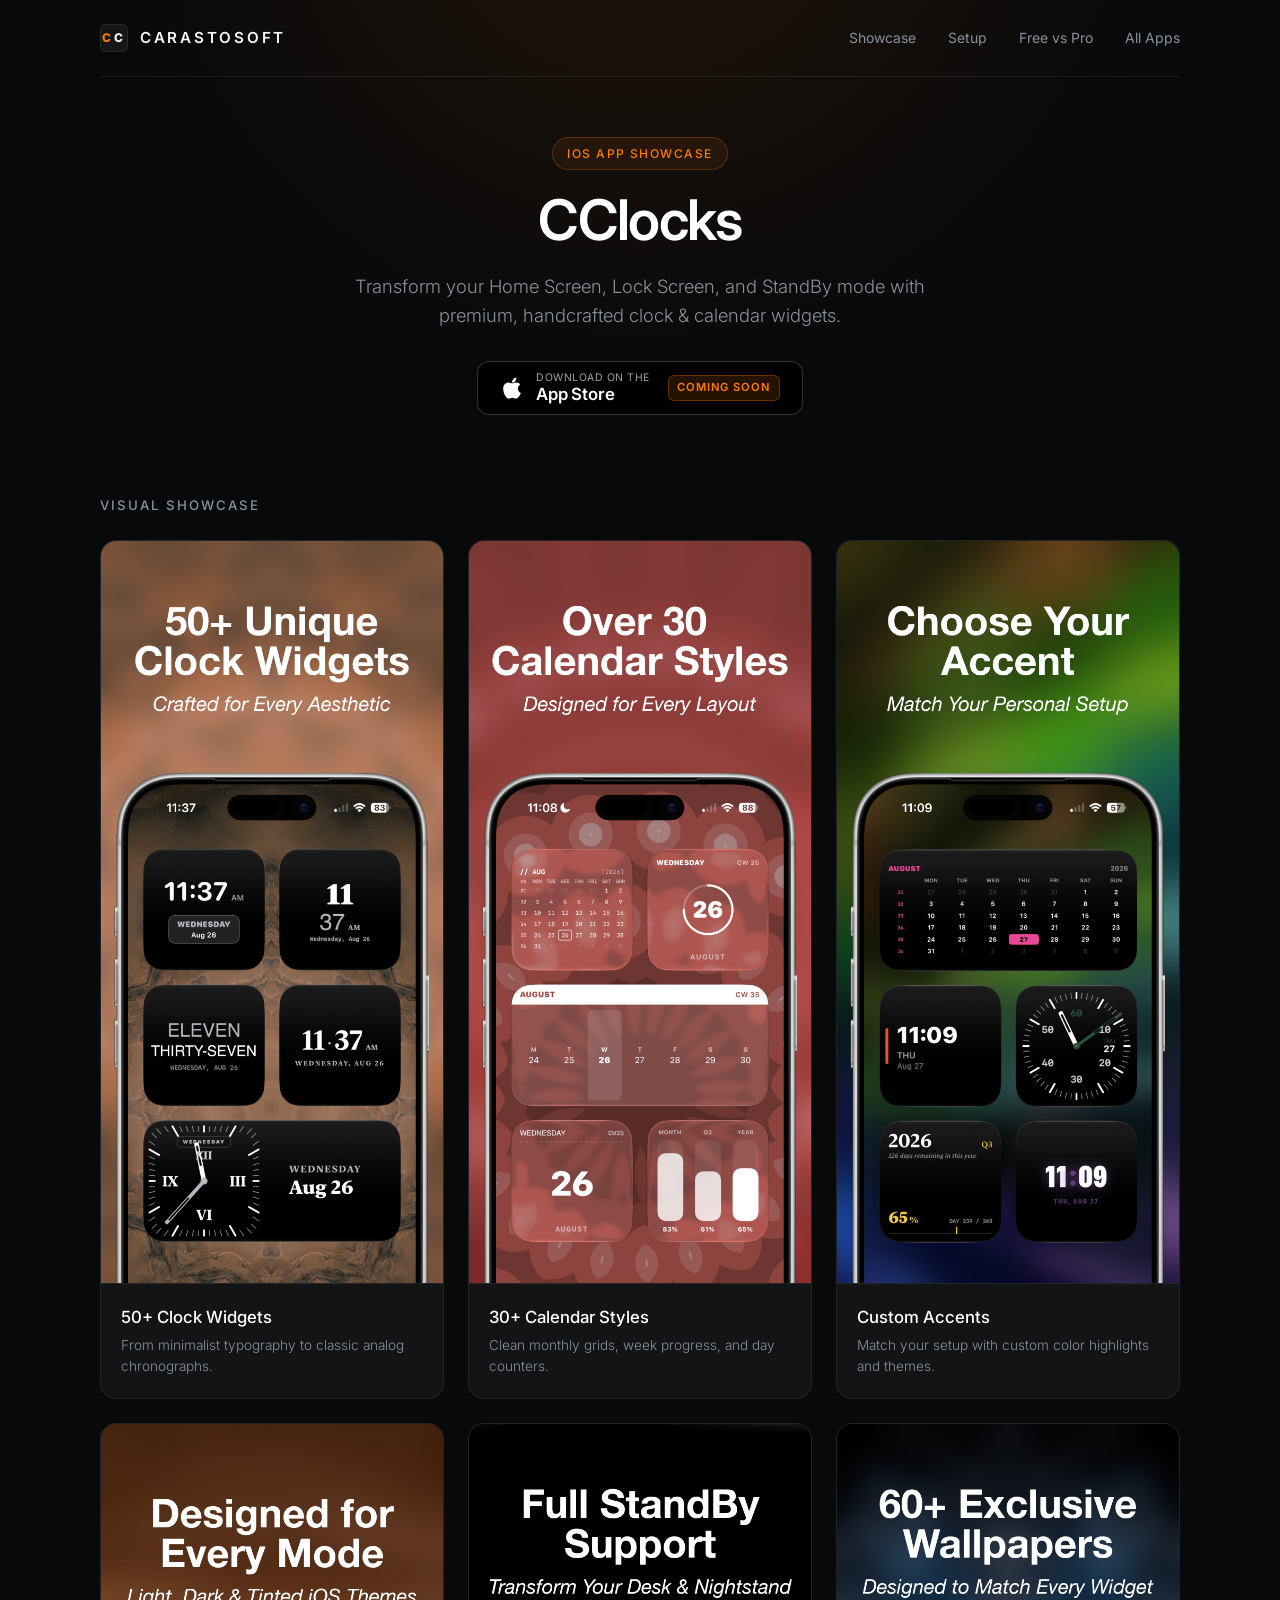
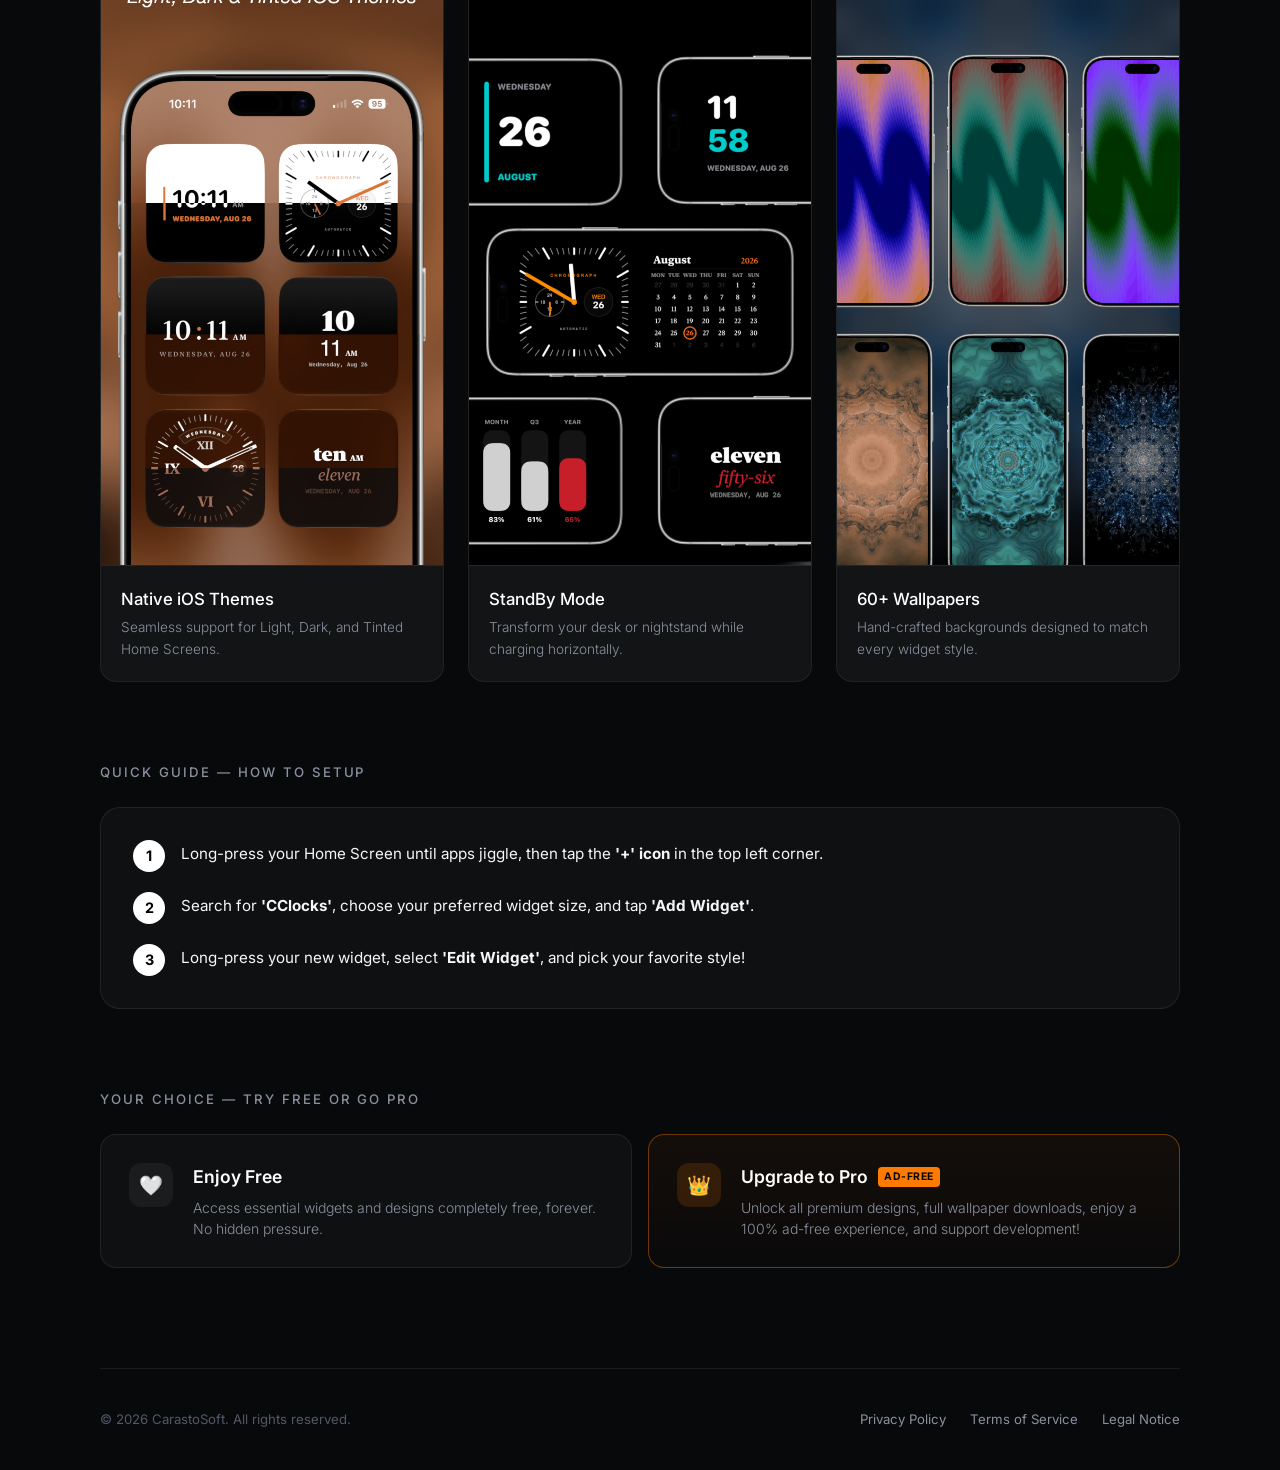
==== cclocks/index.html @ a5783444 "Update index.html weitere anpassungen" ====
<!DOCTYPE html>
<html lang="en">
<head>
  <meta charset="UTF-8">
  <meta name="viewport" content="width=device-width, initial-scale=1.0">
  <title>CClocks — Premium iOS Clock & Calendar Widgets</title>
  
  <!-- Minimalist CClocks Favicon -->
  <link rel="icon" type="image/svg+xml" href="data:image/svg+xml,<svg xmlns='http://www.w3.org/2000/svg' viewBox='0 0 16 16' shape-rendering='crispEdges'><path fill='%2308090b' d='M0 0h16v16H0z'/><path fill='%23FF7A00' d='M3 3h5v2H5v6h3v2H3zm6 0h5v2h-3v6h3v2H9z'/></svg>">

  <!-- Premium Typography -->
  <link rel="preconnect" href="https://fonts.googleapis.com">
  <link rel="preconnect" href="https://fonts.gstatic.com" crossorigin>
  <link href="https://fonts.googleapis.com/css2?family=Inter:wght@300;400;500;600;700&display=swap" rel="stylesheet">

  <style>
    :root {
      --bg-color: #08090b;
      --surface-card: rgba(255, 255, 255, 0.03);
      --surface-card-hover: rgba(255, 255, 255, 0.05);
      --border-color: rgba(255, 255, 255, 0.08);
      --border-hover: rgba(255, 255, 255, 0.2);
      --text-primary: #f5f6f8;
      --text-secondary: #8a919e;
      --text-tertiary: #525866;
      --accent: #FF7A00;
    }

    * {
      box-sizing: border-box;
      margin: 0;
      padding: 0;
    }

    body {
      background-color: var(--bg-color);
      color: var(--text-primary);
      font-family: 'Inter', -apple-system, BlinkMacSystemFont, sans-serif;
      min-height: 100vh;
      display: flex;
      flex-direction: column;
      align-items: center;
      line-height: 1.6;
      -webkit-font-smoothing: antialiased;
      padding: 0 20px;
    }

    /* Ambient Glow Background */
    body::before {
      content: '';
      position: absolute;
      top: -150px;
      left: 50%;
      transform: translateX(-50%);
      width: 100%;
      max-width: 1000px;
      height: 600px;
      background: radial-gradient(circle at 50% 0%, rgba(255, 122, 0, 0.1), transparent 70%);
      pointer-events: none;
      z-index: -1;
    }

    /* Header & Navigation */
    header {
      width: 100%;
      max-width: 1080px;
      padding: 24px 0;
      display: flex;
      justify-content: space-between;
      align-items: center;
      border-bottom: 1px solid var(--border-color);
      position: relative;
    }

    .brand {
      font-weight: 600;
      font-size: 0.95rem;
      letter-spacing: 0.18em;
      text-transform: uppercase;
      color: var(--text-primary);
      text-decoration: none;
      display: flex;
      align-items: center;
      gap: 12px;
      z-index: 10;
    }

    .brand-logo {
      width: 28px;
      height: 28px;
      background: #161618;
      border: 1px solid var(--border-color);
      border-radius: 6px;
      display: flex;
      align-items: center;
      justify-content: center;
      font-size: 0.75rem;
      font-weight: 800;
      color: var(--text-primary);
    }

    .brand-logo span {
      color: var(--accent);
    }

    /* Mobile Menu Toggle (Checkbox Hack) */
    .menu-btn {
      display: none;
    }

    .menu-icon {
      display: none;
      flex-direction: column;
      justify-content: space-between;
      width: 24px;
      height: 18px;
      cursor: pointer;
      z-index: 10;
    }

    .menu-icon span {
      display: block;
      height: 2px;
      width: 100%;
      background-color: var(--text-primary);
      border-radius: 2px;
      transition: all 0.3s ease;
    }

    nav {
      display: flex;
      gap: 32px;
    }

    nav a {
      color: var(--text-secondary);
      text-decoration: none;
      font-size: 0.875rem;
      font-weight: 400;
      transition: color 0.25s ease;
    }

    nav a:hover {
      color: var(--text-primary);
    }

    /* Responsive Mobile Navigation */
    @media (max-width: 768px) {
      .menu-icon {
        display: flex;
      }

      nav {
        display: none;
        position: absolute;
        top: 100%;
        left: 0;
        right: 0;
        background: #0d0f12;
        border: 1px solid var(--border-color);
        border-radius: 12px;
        padding: 20px;
        margin-top: 10px;
        flex-direction: column;
        gap: 16px;
        z-index: 100;
        box-shadow: 0 10px 30px rgba(0,0,0,0.8);
      }

      nav a {
        font-size: 1rem;
        padding: 8px 0;
      }

      .menu-btn:checked ~ nav {
        display: flex;
      }

      .menu-btn:checked ~ .menu-icon span:nth-child(1) {
        transform: translateY(8px) rotate(45deg);
      }
      .menu-btn:checked ~ .menu-icon span:nth-child(2) {
        opacity: 0;
      }
      .menu-btn:checked ~ .menu-icon span:nth-child(3) {
        transform: translateY(-8px) rotate(-45deg);
      }
    }

    /* Container */
    .container {
      width: 100%;
      max-width: 1080px;
      display: flex;
      flex-direction: column;
      gap: 80px;
      padding: 60px 0 100px 0;
    }

    /* Hero Section */
    .hero {
      display: flex;
      flex-direction: column;
      align-items: center;
      text-align: center;
      gap: 20px;
      max-width: 800px;
      margin: 0 auto;
    }

    .hero-badge {
      display: inline-flex;
      align-items: center;
      gap: 8px;
      padding: 6px 14px;
      background: rgba(255, 122, 0, 0.08);
      border: 1px solid rgba(255, 122, 0, 0.25);
      border-radius: 100px;
      font-size: 0.75rem;
      letter-spacing: 0.12em;
      text-transform: uppercase;
      color: var(--accent);
      font-weight: 500;
    }

    .hero h1 {
      font-size: 3.5rem;
      font-weight: 600;
      line-height: 1.1;
      letter-spacing: -0.03em;
      color: #ffffff;
    }

    @media (max-width: 600px) {
      .hero h1 {
        font-size: 2.5rem;
      }
    }

    .hero p {
      font-size: 1.15rem;
      color: var(--text-secondary);
      font-weight: 300;
      max-width: 620px;
      line-height: 1.6;
    }

    /* App Store Button Container */
    .appstore-wrapper {
      margin-top: 10px;
      display: flex;
      flex-direction: column;
      align-items: center;
      gap: 8px;
    }

    .appstore-badge-btn {
      display: inline-flex;
      align-items: center;
      gap: 12px;
      background: #000000;
      color: #ffffff;
      padding: 10px 22px;
      border-radius: 12px;
      border: 1px solid rgba(255, 255, 255, 0.2);
      text-decoration: none;
      transition: all 0.25s ease;
      cursor: default;
    }

    .appstore-badge-btn:hover {
      border-color: var(--accent);
      box-shadow: 0 0 20px rgba(255, 122, 0, 0.15);
    }

    .appstore-badge-btn svg {
      width: 24px;
      height: 24px;
      fill: currentColor;
    }

    .appstore-text {
      display: flex;
      flex-direction: column;
      align-items: flex-start;
      text-align: left;
      line-height: 1.2;
    }

    .appstore-text .sub {
      font-size: 0.65rem;
      text-transform: uppercase;
      letter-spacing: 0.05em;
      color: #a1a1a6;
    }

    .appstore-text .main {
      font-size: 1.05rem;
      font-weight: 600;
      letter-spacing: -0.01em;
    }

    .coming-soon-pill {
      font-size: 0.7rem;
      font-weight: 600;
      letter-spacing: 0.08em;
      text-transform: uppercase;
      background: rgba(255, 122, 0, 0.15);
      color: var(--accent);
      border: 1px solid rgba(255, 122, 0, 0.3);
      padding: 3px 8px;
      border-radius: 6px;
      margin-left: 6px;
    }

    /* Section Typography */
    .section-header {
      margin-bottom: 24px;
      display: flex;
      justify-content: space-between;
      align-items: flex-end;
    }

    .section-title {
      font-size: 0.825rem;
      letter-spacing: 0.15em;
      text-transform: uppercase;
      color: var(--text-secondary);
      font-weight: 500;
    }

    .scroll-hint {
      display: none;
      font-size: 0.75rem;
      color: var(--text-tertiary);
    }

    @media (max-width: 768px) {
      .scroll-hint {
        display: block;
      }
    }

    /* Screenshots Showcase Grid & Mobile Carousel */
    .showcase-grid {
      display: grid;
      grid-template-columns: 1fr;
      gap: 24px;
    }

    @media (min-width: 769px) {
      .showcase-grid {
        grid-template-columns: repeat(3, 1fr);
      }
    }

    /* Horizontal Scroll Layout on Mobile Devices */
    @media (max-width: 768px) {
      .showcase-grid {
        display: flex;
        overflow-x: auto;
        scroll-snap-type: x mandatory;
        gap: 16px;
        padding-bottom: 16px;
        margin: 0 -20px;
        padding-left: 20px;
        padding-right: 20px;
        -webkit-overflow-scrolling: touch;
        scrollbar-width: none; /* Hide scrollbar Firefox */
      }

      .showcase-grid::-webkit-scrollbar {
        display: none; /* Hide scrollbar Chrome/Safari */
      }

      .showcase-card {
        flex: 0 0 82%; /* Shows a peek of the next card */
        scroll-snap-align: start;
      }
    }

    .showcase-card {
      background: var(--surface-card);
      border: 1px solid var(--border-color);
      border-radius: 16px;
      overflow: hidden;
      display: flex;
      flex-direction: column;
      transition: all 0.3s cubic-bezier(0.16, 1, 0.3, 1);
    }

    .showcase-card:hover {
      border-color: var(--border-hover);
      transform: translateY(-4px);
      box-shadow: 0 12px 30px rgba(0, 0, 0, 0.5);
    }

    .showcase-img-wrapper {
      width: 100%;
      background: #000;
      position: relative;
      overflow: hidden;
    }

    .showcase-img-wrapper img {
      width: 100%;
      height: auto;
      display: block;
      transition: transform 0.5s ease;
    }

    .showcase-card:hover .showcase-img-wrapper img {
      transform: scale(1.03);
    }

    .showcase-info {
      padding: 20px;
      background: rgba(255, 255, 255, 0.015);
      border-top: 1px solid var(--border-color);
    }

    .showcase-info h3 {
      font-size: 1.05rem;
      font-weight: 500;
      color: #fff;
      margin-bottom: 4px;
    }

    .showcase-info p {
      font-size: 0.85rem;
      color: var(--text-secondary);
      font-weight: 300;
    }

    /* Quick Guide / How to Setup */
    .setup-card {
      background: var(--surface-card);
      border: 1px solid var(--border-color);
      border-radius: 20px;
      padding: 32px;
      display: flex;
      flex-direction: column;
      gap: 24px;
    }

    .setup-steps {
      display: flex;
      flex-direction: column;
      gap: 20px;
    }

    .setup-step {
      display: flex;
      align-items: flex-start;
      gap: 16px;
    }

    .step-number {
      width: 32px;
      height: 32px;
      border-radius: 50%;
      background: #ffffff;
      color: #000000;
      font-weight: 700;
      font-size: 0.9rem;
      display: flex;
      align-items: center;
      justify-content: center;
      flex-shrink: 0;
    }

    .step-text {
      color: var(--text-primary);
      font-size: 0.95rem;
      font-weight: 400;
      line-height: 1.5;
      padding-top: 3px;
    }

    /* Choice / Pricing Section */
    .choice-grid {
      display: grid;
      grid-template-columns: 1fr;
      gap: 16px;
    }

    @media (min-width: 768px) {
      .choice-grid {
        grid-template-columns: repeat(2, 1fr);
      }
    }

    .choice-card {
      background: var(--surface-card);
      border: 1px solid var(--border-color);
      border-radius: 16px;
      padding: 28px;
      display: flex;
      gap: 20px;
      align-items: flex-start;
      transition: border-color 0.3s;
    }

    .choice-card.pro {
      border-color: rgba(255, 122, 0, 0.4);
      background: linear-gradient(180deg, rgba(255, 122, 0, 0.05) 0%, rgba(255, 122, 0, 0.01) 100%);
    }

    .choice-icon {
      width: 44px;
      height: 44px;
      border-radius: 12px;
      background: rgba(255, 255, 255, 0.05);
      display: flex;
      align-items: center;
      justify-content: center;
      flex-shrink: 0;
      font-size: 1.2rem;
    }

    .choice-card.pro .choice-icon {
      background: rgba(255, 122, 0, 0.15);
      color: var(--accent);
    }

    .choice-details {
      display: flex;
      flex-direction: column;
      gap: 6px;
    }

    .choice-header {
      display: flex;
      align-items: center;
      gap: 10px;
    }

    .choice-header h3 {
      font-size: 1.1rem;
      font-weight: 600;
      color: #fff;
    }

    .pro-tag {
      font-size: 0.65rem;
      font-weight: 700;
      letter-spacing: 0.05em;
      text-transform: uppercase;
      background: var(--accent);
      color: #000;
      padding: 2px 6px;
      border-radius: 4px;
    }

    .choice-details p {
      font-size: 0.875rem;
      color: var(--text-secondary);
      font-weight: 300;
      line-height: 1.5;
    }

    /* Footer */
    footer {
      width: 100%;
      max-width: 1080px;
      margin-top: auto;
      padding: 40px 0;
      border-top: 1px solid var(--border-color);
      display: flex;
      flex-direction: column;
      gap: 20px;
      align-items: center;
      color: var(--text-tertiary);
      font-size: 0.825rem;
    }

    @media (min-width: 768px) {
      footer {
        flex-direction: row;
        justify-content: space-between;
      }
    }

    .footer-links {
      display: flex;
      gap: 24px;
    }

    .footer-links a {
      color: var(--text-secondary);
      text-decoration: none;
      transition: color 0.2s;
    }

    .footer-links a:hover {
      color: var(--text-primary);
    }
  </style>
</head>
<body>

  <!-- Navigation Header -->
  <header>
    <a href="../" class="brand">
      <div class="brand-logo"><span>C</span>C</div>
      CarastoSoft
    </a>

    <!-- Checkbox & Label for Mobile Burger Menu -->
    <input type="checkbox" id="menu-btn" class="menu-btn">
    <label for="menu-btn" class="menu-icon">
      <span></span>
      <span></span>
      <span></span>
    </label>

    <nav>
      <a href="#showcase">Showcase</a>
      <a href="#setup">Setup</a>
      <a href="#pro">Free vs Pro</a>
      <a href="../">All Apps</a>
    </nav>
  </header>

  <div class="container">

    <!-- Hero Section -->
    <section class="hero">
      <div class="hero-badge">iOS App Showcase</div>
      <h1>CClocks</h1>
      <p>
        Transform your Home Screen, Lock Screen, and StandBy mode with premium, handcrafted clock & calendar widgets.
      </p>

      <!-- Official App Store Button with "Coming Soon" Badge -->
      <div class="appstore-wrapper">
        <div class="appstore-badge-btn">
          <svg viewBox="0 0 384 512">
            <path d="M318.7 268.7c-.2-36.7 16.4-64.4 50-84.8-18.8-26.9-47.2-41.7-84.7-44.6-35.5-2.8-74.3 20.7-88.5 20.7-15 0-49.4-19.7-76.4-19.7C63.3 141.2 4 184.8 4 273.5q0 39.3 14.4 81.2c12.8 36.7 59 126.7 107.2 125.2 25.2-.6 43-17.9 75.8-17.9 31.8 0 48.3 17.9 76.4 17.9 48.6-.7 90.4-82.5 102.6-119.3-65.2-30.7-61.7-90-61.7-91.9zm-56.6-164.2c27.3-32.4 24.8-61.9 24-72.5-24.1 1.4-52 16.4-67.9 34.9-17.5 19.8-27.8 44.3-25.6 71.9 26.1 2 52.3-12 69.5-34.3z"/>
          </svg>
          <div class="appstore-text">
            <span class="sub">Download on the</span>
            <span class="main">App Store</span>
          </div>
          <span class="coming-soon-pill">Coming Soon</span>
        </div>
      </div>
    </section>

    <!-- Visual Showcase (Mobile Horizontal Scroll Carousel) -->
    <section id="showcase">
      <div class="section-header">
        <h2 class="section-title">Visual Showcase</h2>
        <span class="scroll-hint">Swipe &rarr;</span>
      </div>

      <div class="showcase-grid">
        
        <!-- Screenshot 1: Clock Widgets -->
        <div class="showcase-card">
          <div class="showcase-img-wrapper">
            <img src="clock.png" alt="50+ Unique Clock Widgets">
          </div>
          <div class="showcase-info">
            <h3>50+ Clock Widgets</h3>
            <p>From minimalist typography to classic analog chronographs.</p>
          </div>
        </div>

        <!-- Screenshot 2: Calendar Styles -->
        <div class="showcase-card">
          <div class="showcase-img-wrapper">
            <img src="calendar.png" alt="Over 30 Calendar Styles">
          </div>
          <div class="showcase-info">
            <h3>30+ Calendar Styles</h3>
            <p>Clean monthly grids, week progress, and day counters.</p>
          </div>
        </div>

        <!-- Screenshot 3: Accent Colors -->
        <div class="showcase-card">
          <div class="showcase-img-wrapper">
            <img src="Color.png" alt="Custom Accent Colors">
          </div>
          <div class="showcase-info">
            <h3>Custom Accents</h3>
            <p>Match your setup with custom color highlights and themes.</p>
          </div>
        </div>

        <!-- Screenshot 4: iOS Modes -->
        <div class="showcase-card">
          <div class="showcase-img-wrapper">
            <img src="ios%20theme.png" alt="Light, Dark & Tinted Themes">
          </div>
          <div class="showcase-info">
            <h3>Native iOS Themes</h3>
            <p>Seamless support for Light, Dark, and Tinted Home Screens.</p>
          </div>
        </div>

        <!-- Screenshot 5: StandBy Support -->
        <div class="showcase-card">
          <div class="showcase-img-wrapper">
            <img src="Standby.png" alt="Full StandBy Support">
          </div>
          <div class="showcase-info">
            <h3>StandBy Mode</h3>
            <p>Transform your desk or nightstand while charging horizontally.</p>
          </div>
        </div>

        <!-- Screenshot 6: Wallpapers -->
        <div class="showcase-card">
          <div class="showcase-img-wrapper">
            <img src="wallpaper.png" alt="60+ Exclusive Wallpapers">
          </div>
          <div class="showcase-info">
            <h3>60+ Wallpapers</h3>
            <p>Hand-crafted backgrounds designed to match every widget style.</p>
          </div>
        </div>

      </div>
    </section>

    <!-- Quick Guide / How to Setup -->
    <section id="setup">
      <div class="section-header">
        <h2 class="section-title">Quick Guide — How to Setup</h2>
      </div>

      <div class="setup-card">
        <div class="setup-steps">
          <div class="setup-step">
            <div class="step-number">1</div>
            <div class="step-text">
              Long-press your Home Screen until apps jiggle, then tap the <strong>'+' icon</strong> in the top left corner.
            </div>
          </div>
          <div class="setup-step">
            <div class="step-number">2</div>
            <div class="step-text">
              Search for <strong>'CClocks'</strong>, choose your preferred widget size, and tap <strong>'Add Widget'</strong>.
            </div>
          </div>
          <div class="setup-step">
            <div class="step-number">3</div>
            <div class="step-text">
              Long-press your new widget, select <strong>'Edit Widget'</strong>, and pick your favorite style!
            </div>
          </div>
        </div>
      </div>
    </section>

    <!-- Your Choice / Free vs Pro -->
    <section id="pro">
      <div class="section-header">
        <h2 class="section-title">Your Choice — Try Free or Go Pro</h2>
      </div>

      <div class="choice-grid">
        <div class="choice-card">
          <div class="choice-icon">🤍</div>
          <div class="choice-details">
            <div class="choice-header">
              <h3>Enjoy Free</h3>
            </div>
            <p>Access essential widgets and designs completely free, forever. No hidden pressure.</p>
          </div>
        </div>

        <div class="choice-card pro">
          <div class="choice-icon">👑</div>
          <div class="choice-details">
            <div class="choice-header">
              <h3>Upgrade to Pro</h3>
              <span class="pro-tag">Ad-Free</span>
            </div>
            <p>Unlock all premium designs, full wallpaper downloads, enjoy a 100% ad-free experience, and support development!</p>
          </div>
        </div>
      </div>
    </section>

  </div>

  <!-- Footer -->
  <footer>
    <div>&copy; 2026 CarastoSoft. All rights reserved.</div>
    <div class="footer-links">
      <a href="../privacy-policy.html">Privacy Policy</a>
      <a href="../terms-of-service.html">Terms of Service</a>
      <a href="../legal-notice.html">Legal Notice</a>
    </div>
  </footer>

</body>
</html>
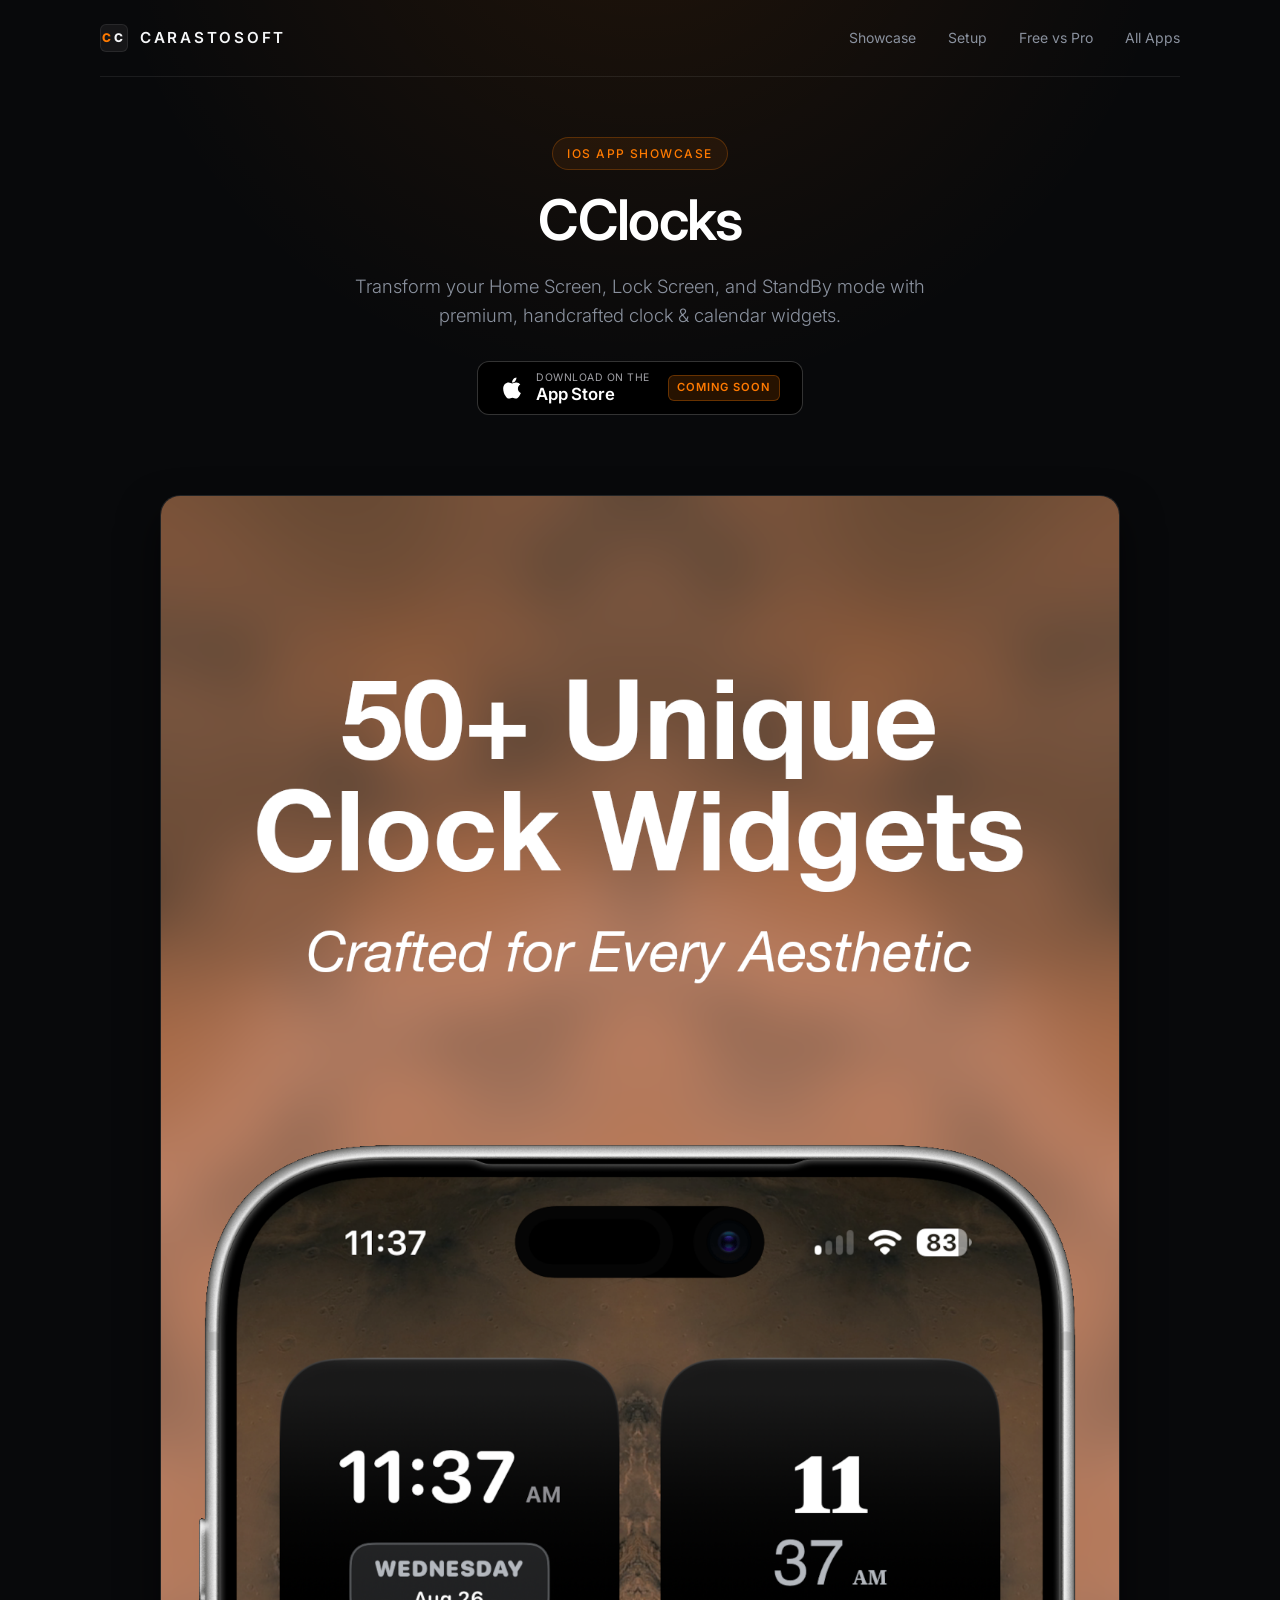
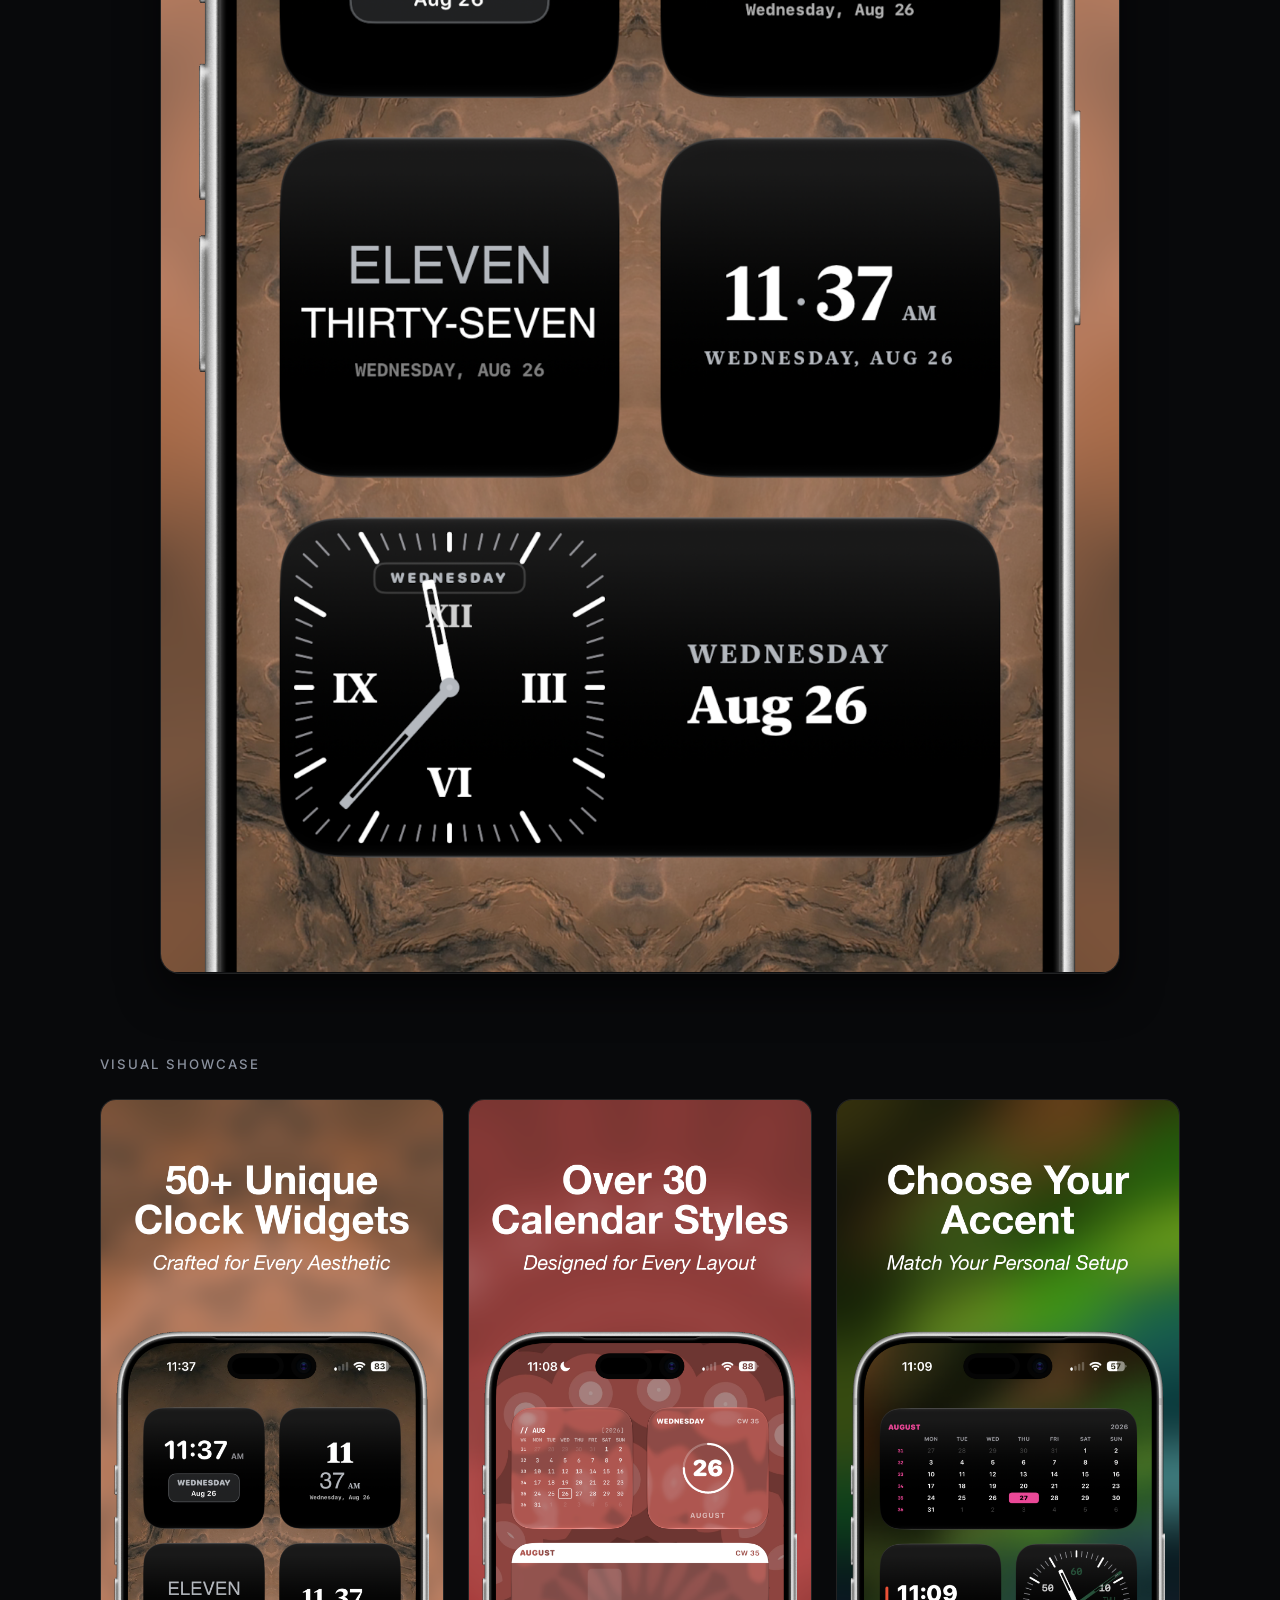
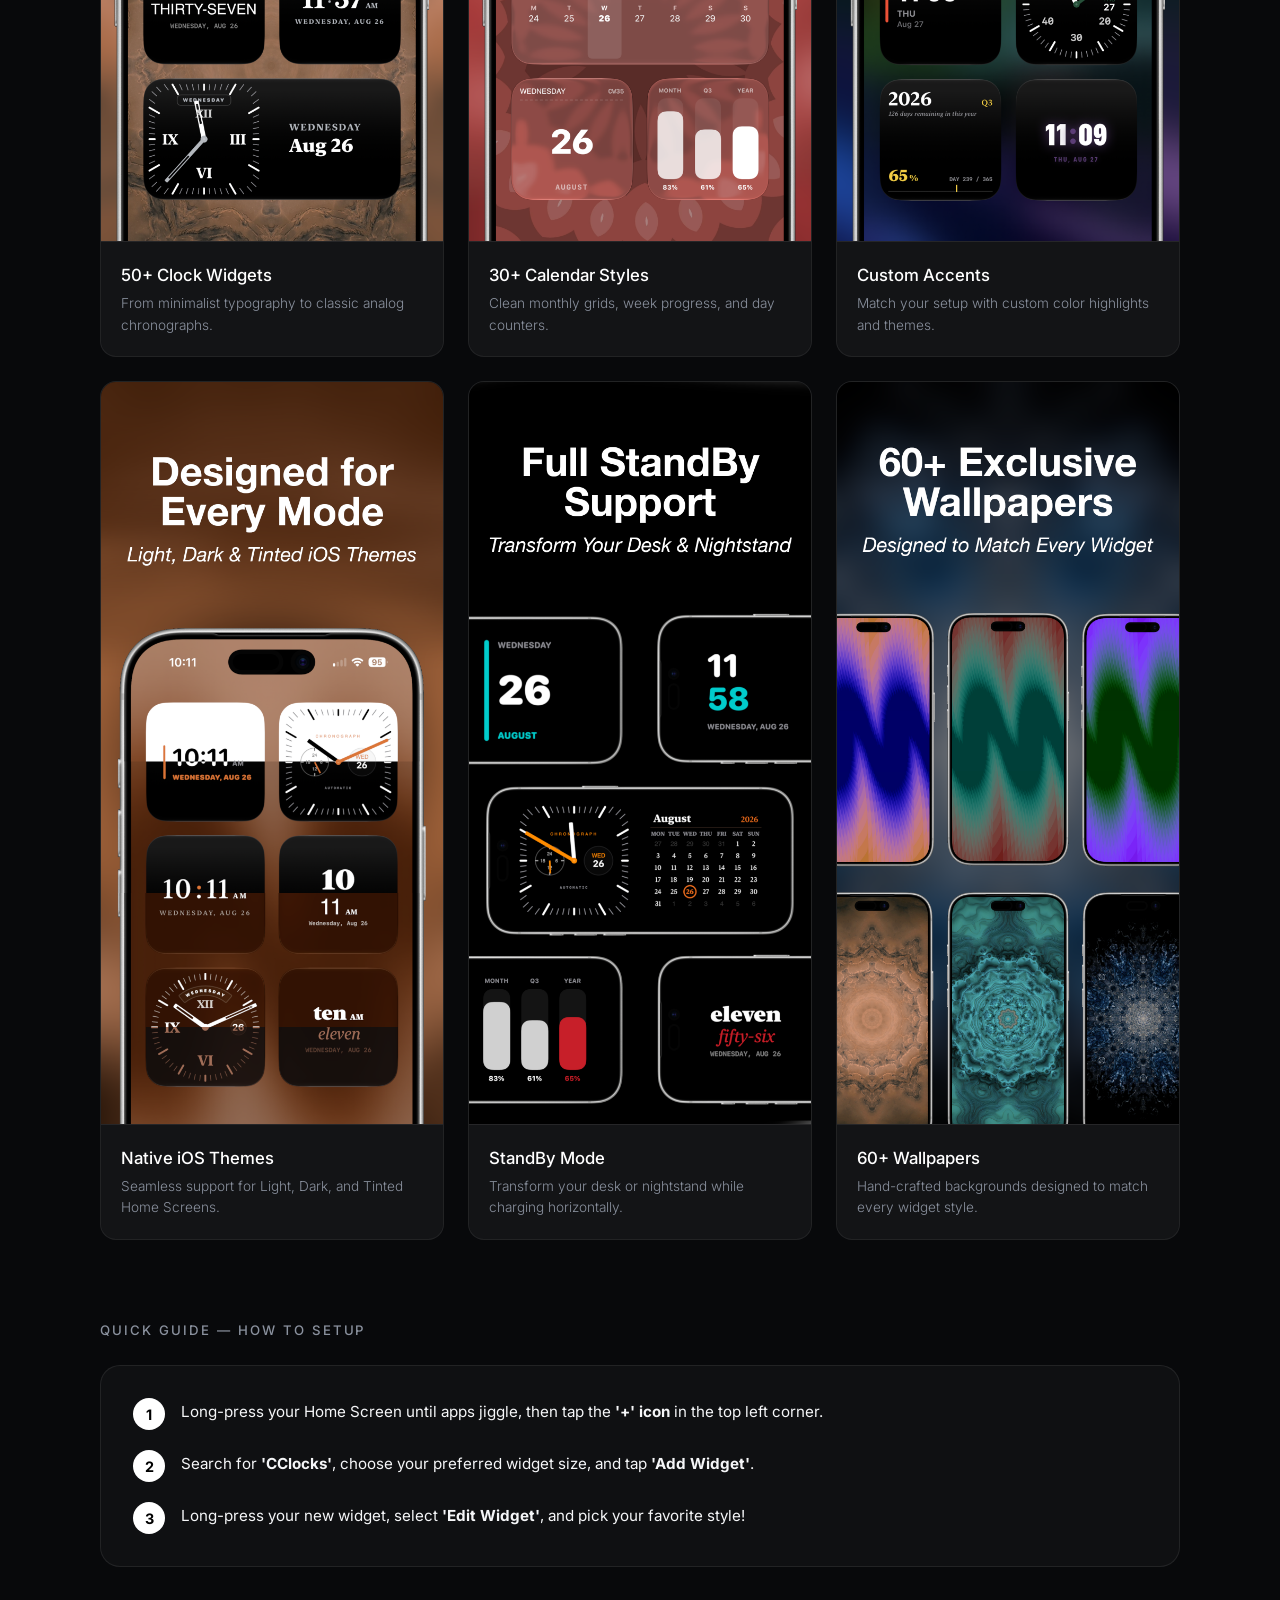
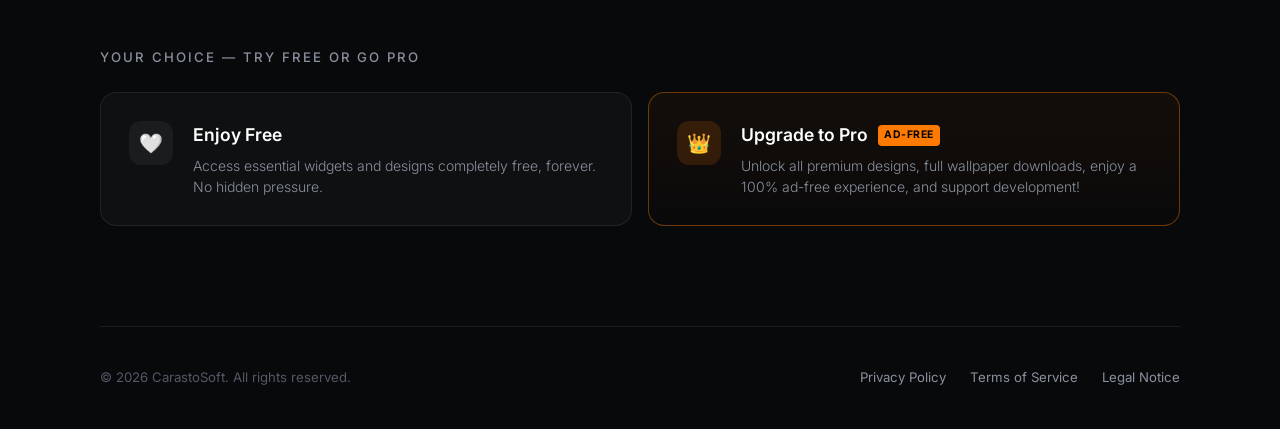
==== commit 39071548: "Update index.html video mit eingebaut" ====
--- a/cclocks/index.html
+++ b/cclocks/index.html
@@ -5,10 +5,8 @@
   <meta name="viewport" content="width=device-width, initial-scale=1.0">
   <title>CClocks — Premium iOS Clock & Calendar Widgets</title>
   
-  <!-- Minimalist CClocks Favicon -->
   <link rel="icon" type="image/svg+xml" href="data:image/svg+xml,<svg xmlns='http://www.w3.org/2000/svg' viewBox='0 0 16 16' shape-rendering='crispEdges'><path fill='%2308090b' d='M0 0h16v16H0z'/><path fill='%23FF7A00' d='M3 3h5v2H5v6h3v2H3zm6 0h5v2h-3v6h3v2H9z'/></svg>">
 
-  <!-- Premium Typography -->
   <link rel="preconnect" href="https://fonts.googleapis.com">
   <link rel="preconnect" href="https://fonts.gstatic.com" crossorigin>
   <link href="https://fonts.googleapis.com/css2?family=Inter:wght@300;400;500;600;700&display=swap" rel="stylesheet">
@@ -103,7 +101,7 @@
       color: var(--accent);
     }
 
-    /* Mobile Menu Toggle (Checkbox Hack) */
+    /* Mobile Menu Toggle */
     .menu-btn {
       display: none;
     }
@@ -265,7 +263,7 @@
       border: 1px solid rgba(255, 255, 255, 0.2);
       text-decoration: none;
       transition: all 0.25s ease;
-      cursor: default;
+      cursor: pointer;
     }
 
     .appstore-badge-btn:hover {
@@ -313,6 +311,33 @@
       margin-left: 6px;
     }
 
+    /* Video Showcase Section */
+    .video-showcase {
+      width: 100%;
+      max-width: 960px;
+      margin: 0 auto;
+    }
+
+    .video-container {
+      width: 100%;
+      border-radius: 20px;
+      border: 1px solid var(--border-color);
+      overflow: hidden;
+      background: var(--surface-card);
+      box-shadow: 0 20px 40px rgba(0, 0, 0, 0.6);
+      transition: border-color 0.3s ease;
+    }
+
+    .video-container:hover {
+      border-color: var(--border-hover);
+    }
+
+    .video-container video {
+      width: 100%;
+      height: auto;
+      display: block;
+    }
+
     /* Section Typography */
     .section-header {
       margin-bottom: 24px;
@@ -354,7 +379,6 @@
       }
     }
 
-    /* Horizontal Scroll Layout on Mobile Devices */
     @media (max-width: 768px) {
       .showcase-grid {
         display: flex;
@@ -366,15 +390,15 @@
         padding-left: 20px;
         padding-right: 20px;
         -webkit-overflow-scrolling: touch;
-        scrollbar-width: none; /* Hide scrollbar Firefox */
+        scrollbar-width: none;
       }
 
       .showcase-grid::-webkit-scrollbar {
-        display: none; /* Hide scrollbar Chrome/Safari */
+        display: none;
       }
 
       .showcase-card {
-        flex: 0 0 82%; /* Shows a peek of the next card */
+        flex: 0 0 82%;
         scroll-snap-align: start;
       }
     }
@@ -599,16 +623,14 @@
 </head>
 <body>
 
-  <!-- Navigation Header -->
   <header>
     <a href="../" class="brand">
       <div class="brand-logo"><span>C</span>C</div>
       CarastoSoft
     </a>
 
-    <!-- Checkbox & Label for Mobile Burger Menu -->
-    <input type="checkbox" id="menu-btn" class="menu-btn">
-    <label for="menu-btn" class="menu-icon">
+    <input type="checkbox" id="menu-btn" class="menu-btn" aria-label="Toggle navigation">
+    <label for="menu-btn" class="menu-icon" aria-label="Open menu">
       <span></span>
       <span></span>
       <span></span>
@@ -624,7 +646,6 @@
 
   <div class="container">
 
-    <!-- Hero Section -->
     <section class="hero">
       <div class="hero-badge">iOS App Showcase</div>
       <h1>CClocks</h1>
@@ -632,9 +653,8 @@
         Transform your Home Screen, Lock Screen, and StandBy mode with premium, handcrafted clock & calendar widgets.
       </p>
 
-      <!-- Official App Store Button with "Coming Soon" Badge -->
       <div class="appstore-wrapper">
-        <div class="appstore-badge-btn">
+        <a href="#" class="appstore-badge-btn">
           <svg viewBox="0 0 384 512">
             <path d="M318.7 268.7c-.2-36.7 16.4-64.4 50-84.8-18.8-26.9-47.2-41.7-84.7-44.6-35.5-2.8-74.3 20.7-88.5 20.7-15 0-49.4-19.7-76.4-19.7C63.3 141.2 4 184.8 4 273.5q0 39.3 14.4 81.2c12.8 36.7 59 126.7 107.2 125.2 25.2-.6 43-17.9 75.8-17.9 31.8 0 48.3 17.9 76.4 17.9 48.6-.7 90.4-82.5 102.6-119.3-65.2-30.7-61.7-90-61.7-91.9zm-56.6-164.2c27.3-32.4 24.8-61.9 24-72.5-24.1 1.4-52 16.4-67.9 34.9-17.5 19.8-27.8 44.3-25.6 71.9 26.1 2 52.3-12 69.5-34.3z"/>
           </svg>
@@ -643,11 +663,20 @@
             <span class="main">App Store</span>
           </div>
           <span class="coming-soon-pill">Coming Soon</span>
-        </div>
+        </a>
       </div>
     </section>
 
-    <!-- Visual Showcase (Mobile Horizontal Scroll Carousel) -->
+    <section class="video-showcase">
+      <div class="video-container">
+        <video autoplay loop muted playsinline poster="clock.png">
+          <source src="Introducing.mov" type="video/quicktime">
+          <source src="Introducing.mp4" type="video/mp4">
+          Your browser does not support HTML video.
+        </video>
+      </div>
+    </section>
+
     <section id="showcase">
       <div class="section-header">
         <h2 class="section-title">Visual Showcase</h2>
@@ -656,7 +685,6 @@
 
       <div class="showcase-grid">
         
-        <!-- Screenshot 1: Clock Widgets -->
         <div class="showcase-card">
           <div class="showcase-img-wrapper">
             <img src="clock.png" alt="50+ Unique Clock Widgets">
@@ -667,7 +695,6 @@
           </div>
         </div>
 
-        <!-- Screenshot 2: Calendar Styles -->
         <div class="showcase-card">
           <div class="showcase-img-wrapper">
             <img src="calendar.png" alt="Over 30 Calendar Styles">
@@ -678,7 +705,6 @@
           </div>
         </div>
 
-        <!-- Screenshot 3: Accent Colors -->
         <div class="showcase-card">
           <div class="showcase-img-wrapper">
             <img src="Color.png" alt="Custom Accent Colors">
@@ -689,7 +715,6 @@
           </div>
         </div>
 
-        <!-- Screenshot 4: iOS Modes -->
         <div class="showcase-card">
           <div class="showcase-img-wrapper">
             <img src="ios%20theme.png" alt="Light, Dark & Tinted Themes">
@@ -700,7 +725,6 @@
           </div>
         </div>
 
-        <!-- Screenshot 5: StandBy Support -->
         <div class="showcase-card">
           <div class="showcase-img-wrapper">
             <img src="Standby.png" alt="Full StandBy Support">
@@ -711,7 +735,6 @@
           </div>
         </div>
 
-        <!-- Screenshot 6: Wallpapers -->
         <div class="showcase-card">
           <div class="showcase-img-wrapper">
             <img src="wallpaper.png" alt="60+ Exclusive Wallpapers">
@@ -725,7 +748,6 @@
       </div>
     </section>
 
-    <!-- Quick Guide / How to Setup -->
     <section id="setup">
       <div class="section-header">
         <h2 class="section-title">Quick Guide — How to Setup</h2>
@@ -755,7 +777,6 @@
       </div>
     </section>
 
-    <!-- Your Choice / Free vs Pro -->
     <section id="pro">
       <div class="section-header">
         <h2 class="section-title">Your Choice — Try Free or Go Pro</h2>
@@ -787,7 +808,6 @@
 
   </div>
 
-  <!-- Footer -->
   <footer>
     <div>&copy; 2026 CarastoSoft. All rights reserved.</div>
     <div class="footer-links">
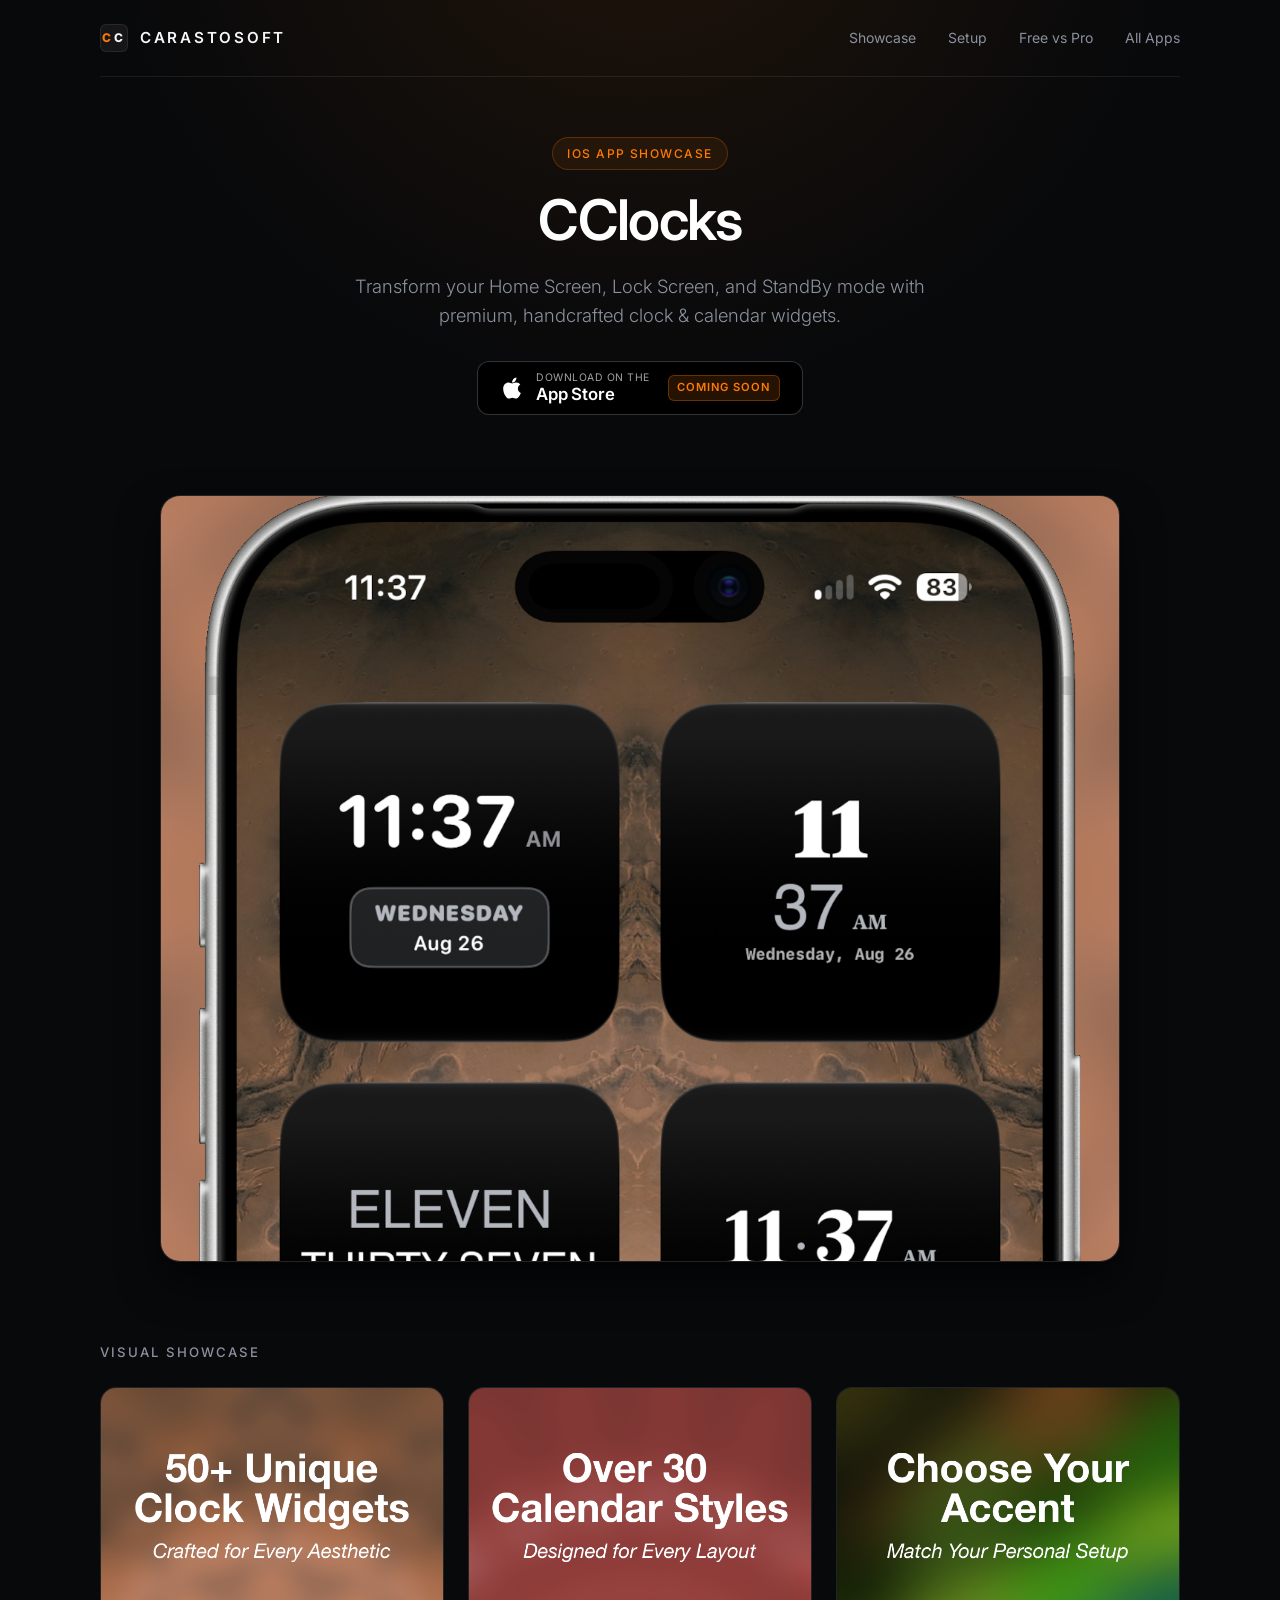
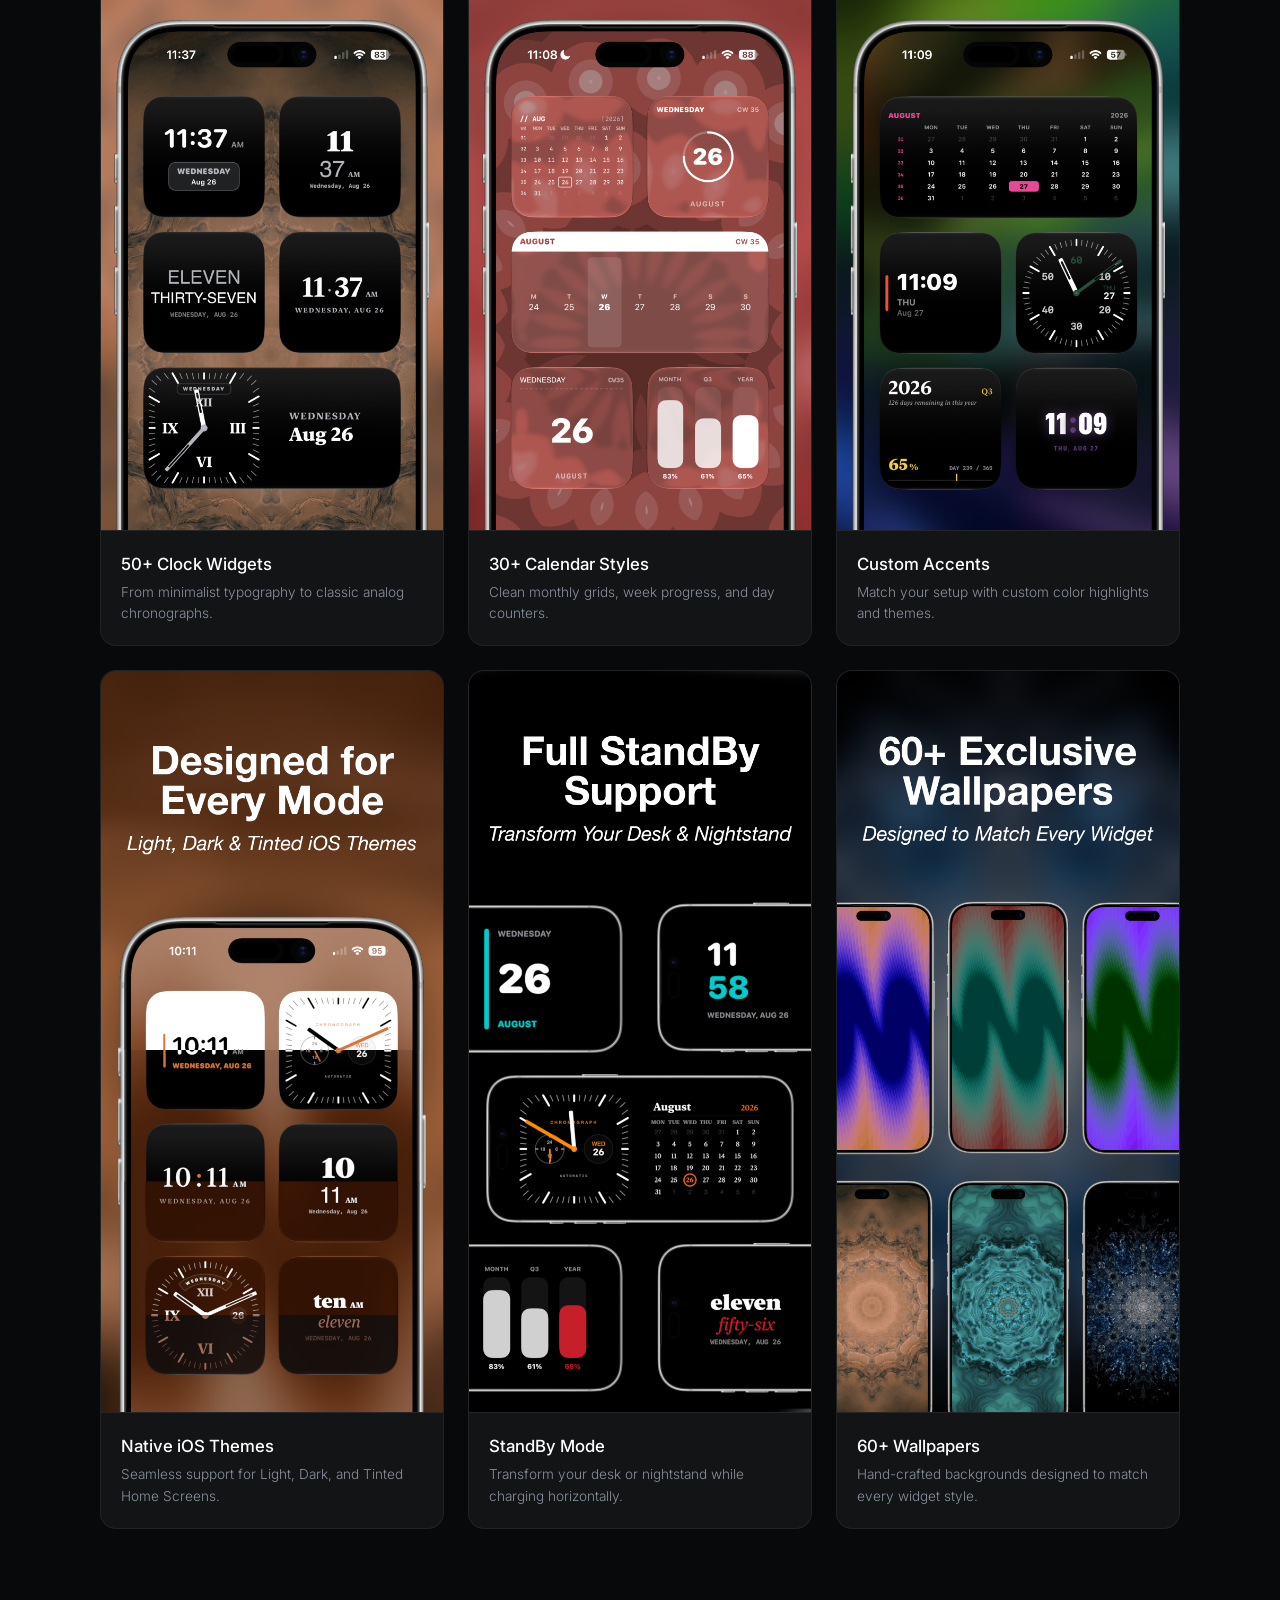
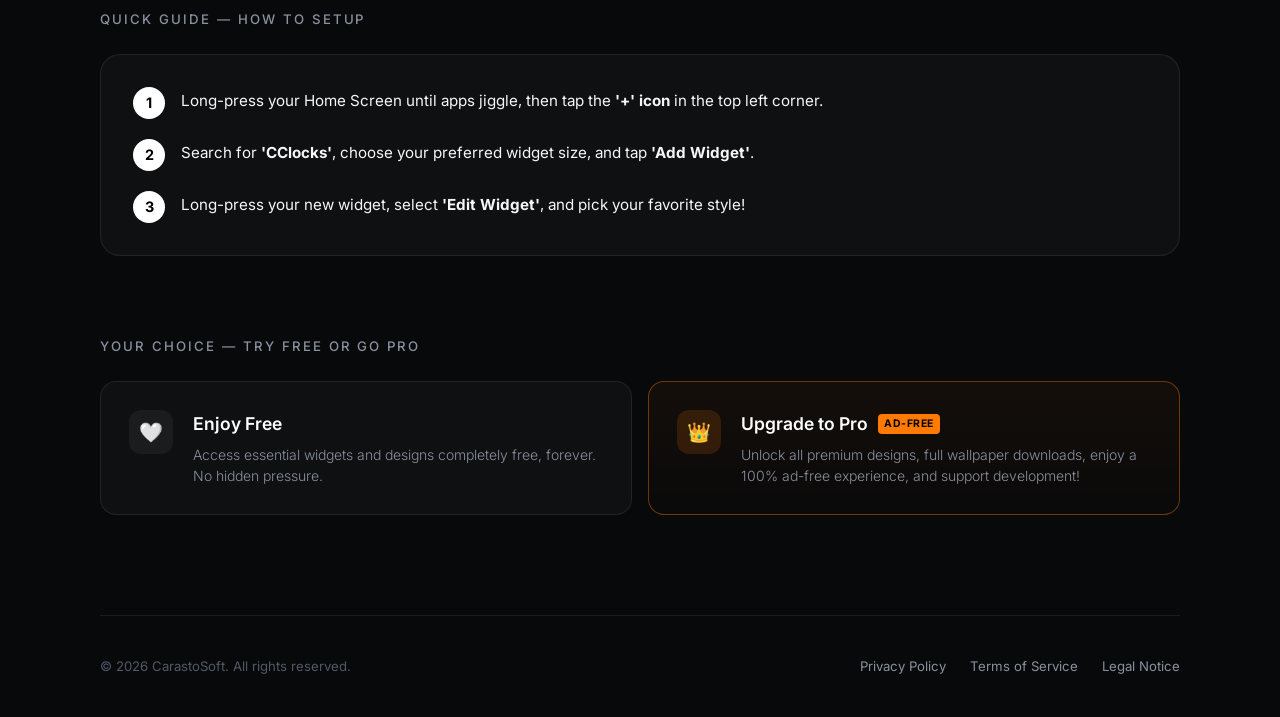
==== commit dfa62fbd: "Update index.html video in mp4 bereitgestellt, video größe angepasst" ====
--- a/cclocks/index.html
+++ b/cclocks/index.html
@@ -332,11 +332,13 @@
       border-color: var(--border-hover);
     }
 
-    .video-container video {
-      width: 100%;
-      height: auto;
-      display: block;
-    }
+.video-container video {
+  width: 100%;
+  max-width: 100%;
+  max-height: 85vh;
+  object-fit: cover;
+  display: block;
+}
 
     /* Section Typography */
     .section-header {
@@ -669,11 +671,11 @@
 
     <section class="video-showcase">
       <div class="video-container">
-        <video autoplay loop muted playsinline poster="clock.png">
-          <source src="Introducing.mov" type="video/quicktime">
-          <source src="Introducing.mp4" type="video/mp4">
-          Your browser does not support HTML video.
-        </video>
+<video autoplay loop muted playsinline poster="clock.png">
+  <source src="Introducing.mp4" type="video/mp4">
+  <source src="Introducing.mov" type="video/quicktime">
+  Your browser does not support HTML video.
+</video>
       </div>
     </section>
 
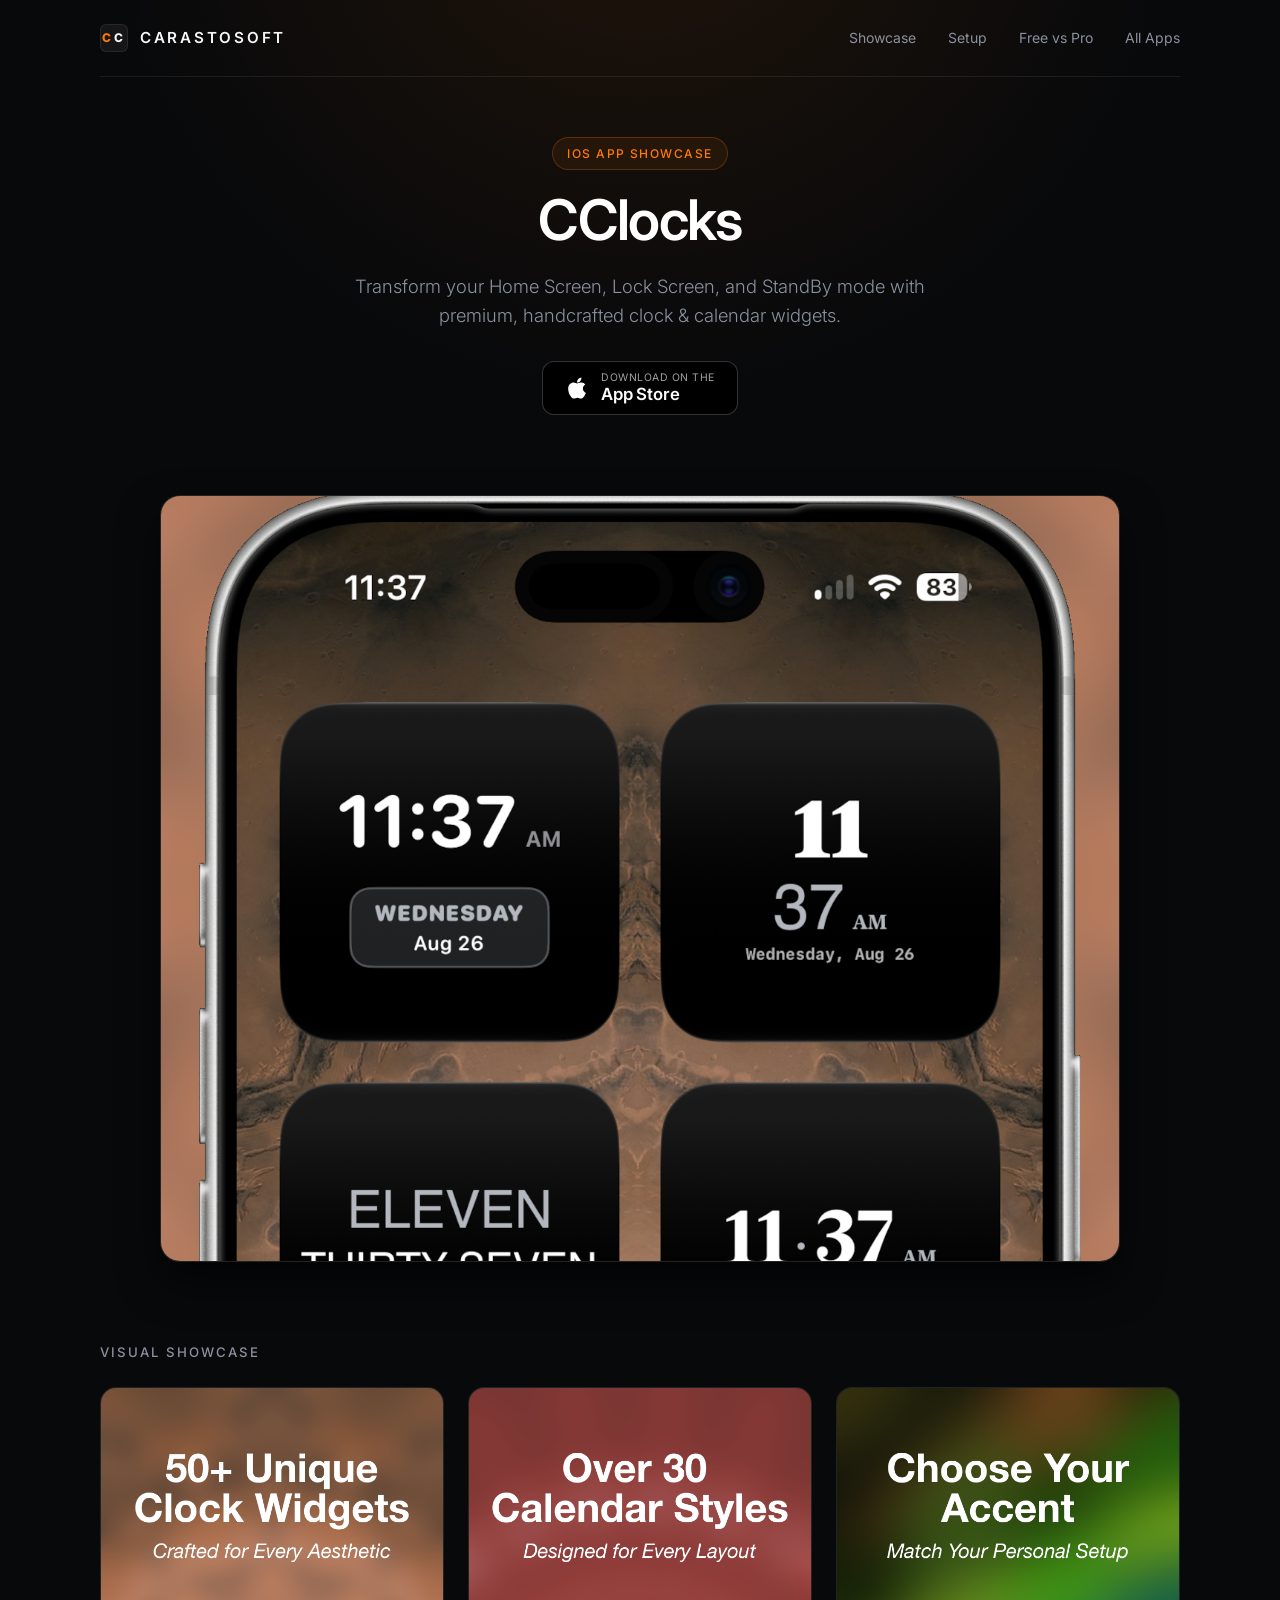
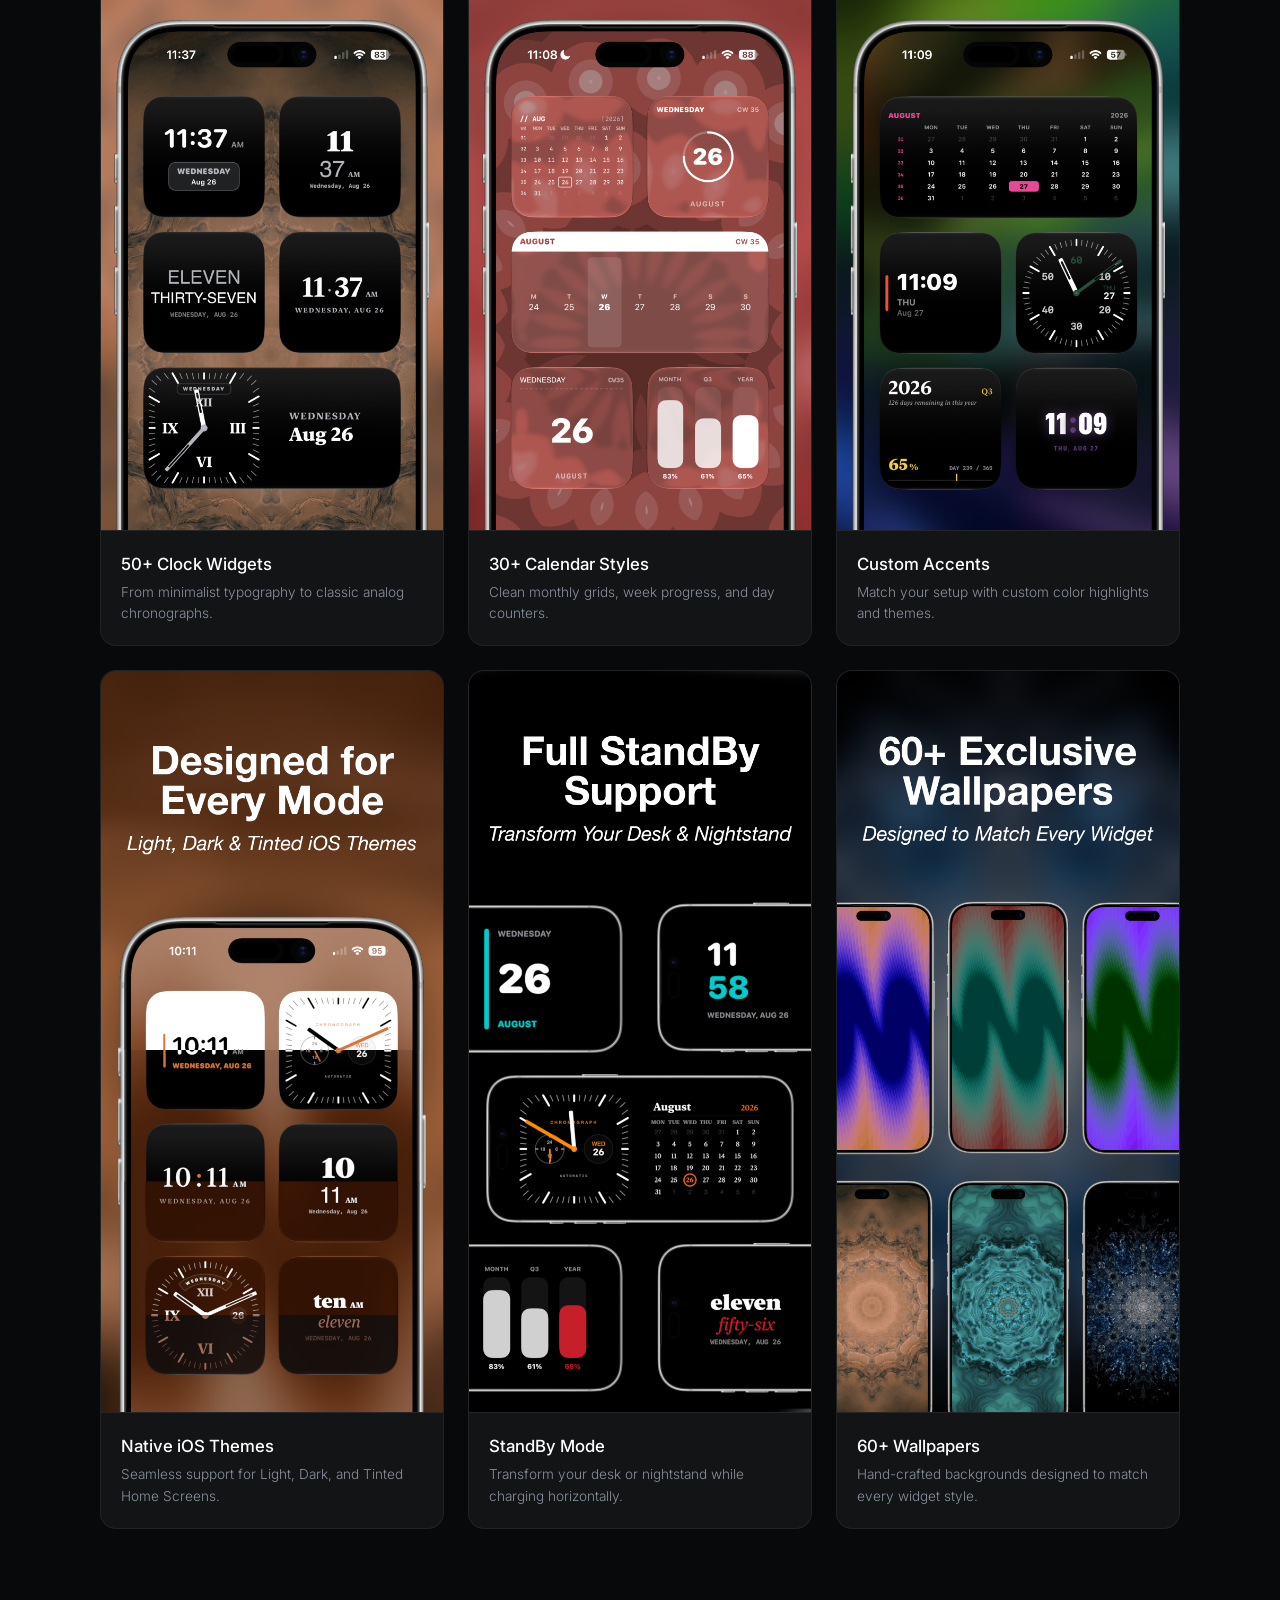
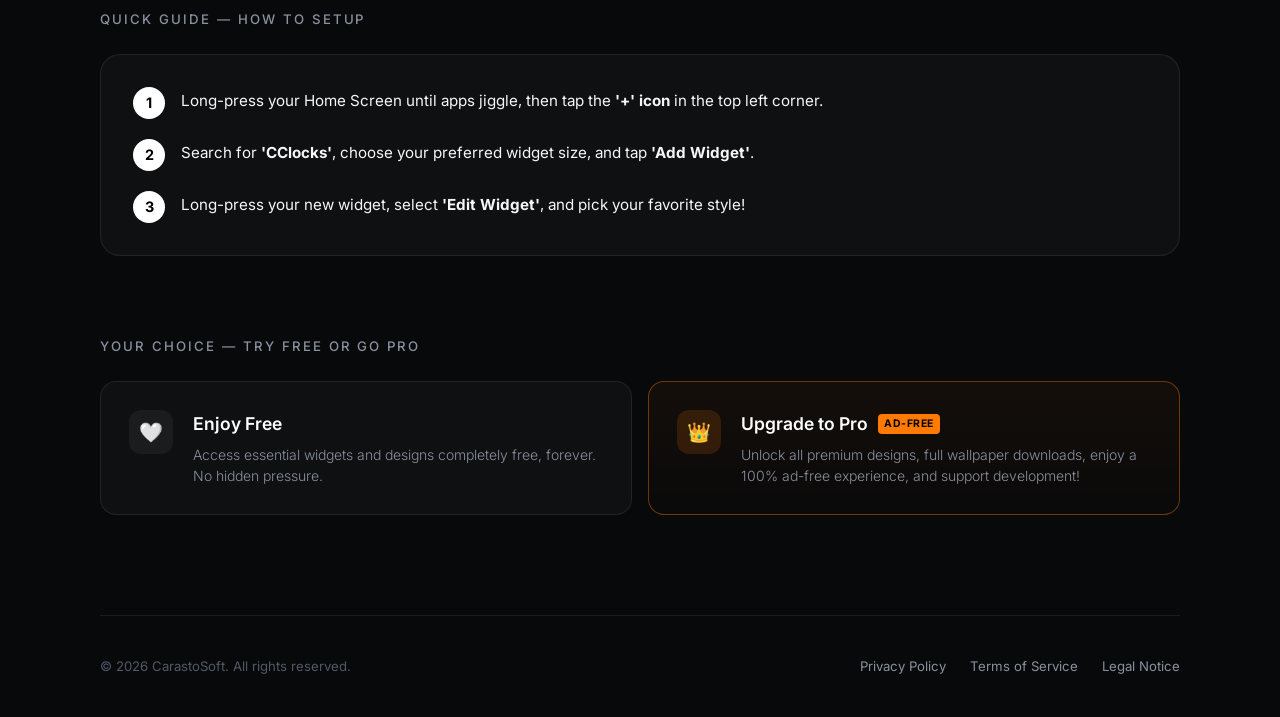
==== commit 0c7ebab2: "Update index.html link zum appstore hinzugefügt" ====
--- a/cclocks/index.html
+++ b/cclocks/index.html
@@ -3,10 +3,23 @@
 <head>
   <meta charset="UTF-8">
   <meta name="viewport" content="width=device-width, initial-scale=1.0">
+  
+  <!-- Primary Meta Tags -->
   <title>CClocks — Premium iOS Clock & Calendar Widgets</title>
-  
+  <meta name="title" content="CClocks — Premium iOS Clock & Calendar Widgets">
+  <meta name="description" content="Transform your iOS Home Screen, Lock Screen, and StandBy mode with handcrafted clock widgets, custom themes, and exclusive wallpapers.">
+  <meta name="theme-color" content="#08090b">
+
+  <!-- Open Graph / Social Media -->
+  <meta property="og:type" content="website">
+  <meta property="og:title" content="CClocks — Premium iOS Clock & Calendar Widgets">
+  <meta property="og:description" content="Transform your iOS Home Screen, Lock Screen, and StandBy mode with handcrafted clock widgets and exclusive wallpapers.">
+  <meta property="og:image" content="clock.png">
+
+  <!-- Favicon -->
   <link rel="icon" type="image/svg+xml" href="data:image/svg+xml,<svg xmlns='http://www.w3.org/2000/svg' viewBox='0 0 16 16' shape-rendering='crispEdges'><path fill='%2308090b' d='M0 0h16v16H0z'/><path fill='%23FF7A00' d='M3 3h5v2H5v6h3v2H3zm6 0h5v2h-3v6h3v2H9z'/></svg>">
 
+  <!-- Fonts -->
   <link rel="preconnect" href="https://fonts.googleapis.com">
   <link rel="preconnect" href="https://fonts.gstatic.com" crossorigin>
   <link href="https://fonts.googleapis.com/css2?family=Inter:wght@300;400;500;600;700&display=swap" rel="stylesheet">
@@ -22,6 +35,10 @@
       --text-secondary: #8a919e;
       --text-tertiary: #525866;
       --accent: #FF7A00;
+    }
+
+    html {
+      scroll-behavior: smooth;
     }
 
     * {
@@ -332,13 +349,13 @@
       border-color: var(--border-hover);
     }
 
-.video-container video {
-  width: 100%;
-  max-width: 100%;
-  max-height: 85vh;
-  object-fit: cover;
-  display: block;
-}
+    .video-container video {
+      width: 100%;
+      max-width: 100%;
+      max-height: 85vh;
+      object-fit: cover;
+      display: block;
+    }
 
     /* Section Typography */
     .section-header {
@@ -626,8 +643,8 @@
 <body>
 
   <header>
-    <a href="../" class="brand">
-      <div class="brand-logo"><span>C</span>C</div>
+    <a href="../" class="brand" aria-label="CarastoSoft Homepage">
+      <div class="brand-logo" aria-hidden="true"><span>C</span>C</div>
       CarastoSoft
     </a>
 
@@ -646,7 +663,7 @@
     </nav>
   </header>
 
-  <div class="container">
+  <main class="container">
 
     <section class="hero">
       <div class="hero-badge">iOS App Showcase</div>
@@ -655,27 +672,30 @@
         Transform your Home Screen, Lock Screen, and StandBy mode with premium, handcrafted clock & calendar widgets.
       </p>
 
-      <div class="appstore-wrapper">
-        <a href="#" class="appstore-badge-btn">
-          <svg viewBox="0 0 384 512">
-            <path d="M318.7 268.7c-.2-36.7 16.4-64.4 50-84.8-18.8-26.9-47.2-41.7-84.7-44.6-35.5-2.8-74.3 20.7-88.5 20.7-15 0-49.4-19.7-76.4-19.7C63.3 141.2 4 184.8 4 273.5q0 39.3 14.4 81.2c12.8 36.7 59 126.7 107.2 125.2 25.2-.6 43-17.9 75.8-17.9 31.8 0 48.3 17.9 76.4 17.9 48.6-.7 90.4-82.5 102.6-119.3-65.2-30.7-61.7-90-61.7-91.9zm-56.6-164.2c27.3-32.4 24.8-61.9 24-72.5-24.1 1.4-52 16.4-67.9 34.9-17.5 19.8-27.8 44.3-25.6 71.9 26.1 2 52.3-12 69.5-34.3z"/>
-          </svg>
-          <div class="appstore-text">
-            <span class="sub">Download on the</span>
-            <span class="main">App Store</span>
-          </div>
-          <span class="coming-soon-pill">Coming Soon</span>
-        </a>
-      </div>
+<div class="appstore-wrapper">
+  <a href="https://apps.apple.com/app/cclocks/id6800232637"
+     class="appstore-badge-btn"
+     target="_blank"
+     rel="noopener"
+     aria-label="Download CClocks on the App Store">
+    <svg viewBox="0 0 384 512" aria-hidden="true">
+      <path d="M318.7 268.7c-.2-36.7 16.4-64.4 50-84.8-18.8-26.9-47.2-41.7-84.7-44.6-35.5-2.8-74.3 20.7-88.5 20.7-15 0-49.4-19.7-76.4-19.7C63.3 141.2 4 184.8 4 273.5q0 39.3 14.4 81.2c12.8 36.7 59 126.7 107.2 125.2 25.2-.6 43-17.9 75.8-17.9 31.8 0 48.3 17.9 76.4 17.9 48.6-.7 90.4-82.5 102.6-119.3-65.2-30.7-61.7-90-61.7-91.9zm-56.6-164.2c27.3-32.4 24.8-61.9 24-72.5-24.1 1.4-52 16.4-67.9 34.9-17.5 19.8-27.8 44.3-25.6 71.9 26.1 2 52.3-12 69.5-34.3z"/>
+    </svg>
+    <div class="appstore-text">
+      <span class="sub">Download on the</span>
+      <span class="main">App Store</span>
+    </div>
+  </a>
+</div>
     </section>
 
     <section class="video-showcase">
       <div class="video-container">
-<video autoplay loop muted playsinline poster="clock.png">
-  <source src="Introducing.mp4" type="video/mp4">
-  <source src="Introducing.mov" type="video/quicktime">
-  Your browser does not support HTML video.
-</video>
+        <video autoplay loop muted playsinline poster="clock.png">
+          <source src="Introducing.mp4" type="video/mp4">
+          <source src="Introducing.mov" type="video/quicktime">
+          Your browser does not support HTML video.
+        </video>
       </div>
     </section>
 
@@ -689,7 +709,7 @@
         
         <div class="showcase-card">
           <div class="showcase-img-wrapper">
-            <img src="clock.png" alt="50+ Unique Clock Widgets">
+            <img src="clock.png" alt="50+ Unique Clock Widgets" width="400" height="300" loading="lazy">
           </div>
           <div class="showcase-info">
             <h3>50+ Clock Widgets</h3>
@@ -699,7 +719,7 @@
 
         <div class="showcase-card">
           <div class="showcase-img-wrapper">
-            <img src="calendar.png" alt="Over 30 Calendar Styles">
+            <img src="calendar.png" alt="Over 30 Calendar Styles" width="400" height="300" loading="lazy">
           </div>
           <div class="showcase-info">
             <h3>30+ Calendar Styles</h3>
@@ -709,7 +729,7 @@
 
         <div class="showcase-card">
           <div class="showcase-img-wrapper">
-            <img src="Color.png" alt="Custom Accent Colors">
+            <img src="Color.png" alt="Custom Accent Colors" width="400" height="300" loading="lazy">
           </div>
           <div class="showcase-info">
             <h3>Custom Accents</h3>
@@ -719,7 +739,7 @@
 
         <div class="showcase-card">
           <div class="showcase-img-wrapper">
-            <img src="ios%20theme.png" alt="Light, Dark & Tinted Themes">
+            <img src="ios%20theme.png" alt="Light, Dark & Tinted Themes" width="400" height="300" loading="lazy">
           </div>
           <div class="showcase-info">
             <h3>Native iOS Themes</h3>
@@ -729,7 +749,7 @@
 
         <div class="showcase-card">
           <div class="showcase-img-wrapper">
-            <img src="Standby.png" alt="Full StandBy Support">
+            <img src="Standby.png" alt="Full StandBy Support" width="400" height="300" loading="lazy">
           </div>
           <div class="showcase-info">
             <h3>StandBy Mode</h3>
@@ -739,7 +759,7 @@
 
         <div class="showcase-card">
           <div class="showcase-img-wrapper">
-            <img src="wallpaper.png" alt="60+ Exclusive Wallpapers">
+            <img src="wallpaper.png" alt="60+ Exclusive Wallpapers" width="400" height="300" loading="lazy">
           </div>
           <div class="showcase-info">
             <h3>60+ Wallpapers</h3>
@@ -786,7 +806,7 @@
 
       <div class="choice-grid">
         <div class="choice-card">
-          <div class="choice-icon">🤍</div>
+          <div class="choice-icon" aria-hidden="true">🤍</div>
           <div class="choice-details">
             <div class="choice-header">
               <h3>Enjoy Free</h3>
@@ -796,7 +816,7 @@
         </div>
 
         <div class="choice-card pro">
-          <div class="choice-icon">👑</div>
+          <div class="choice-icon" aria-hidden="true">👑</div>
           <div class="choice-details">
             <div class="choice-header">
               <h3>Upgrade to Pro</h3>
@@ -808,7 +828,7 @@
       </div>
     </section>
 
-  </div>
+  </main>
 
   <footer>
     <div>&copy; 2026 CarastoSoft. All rights reserved.</div>
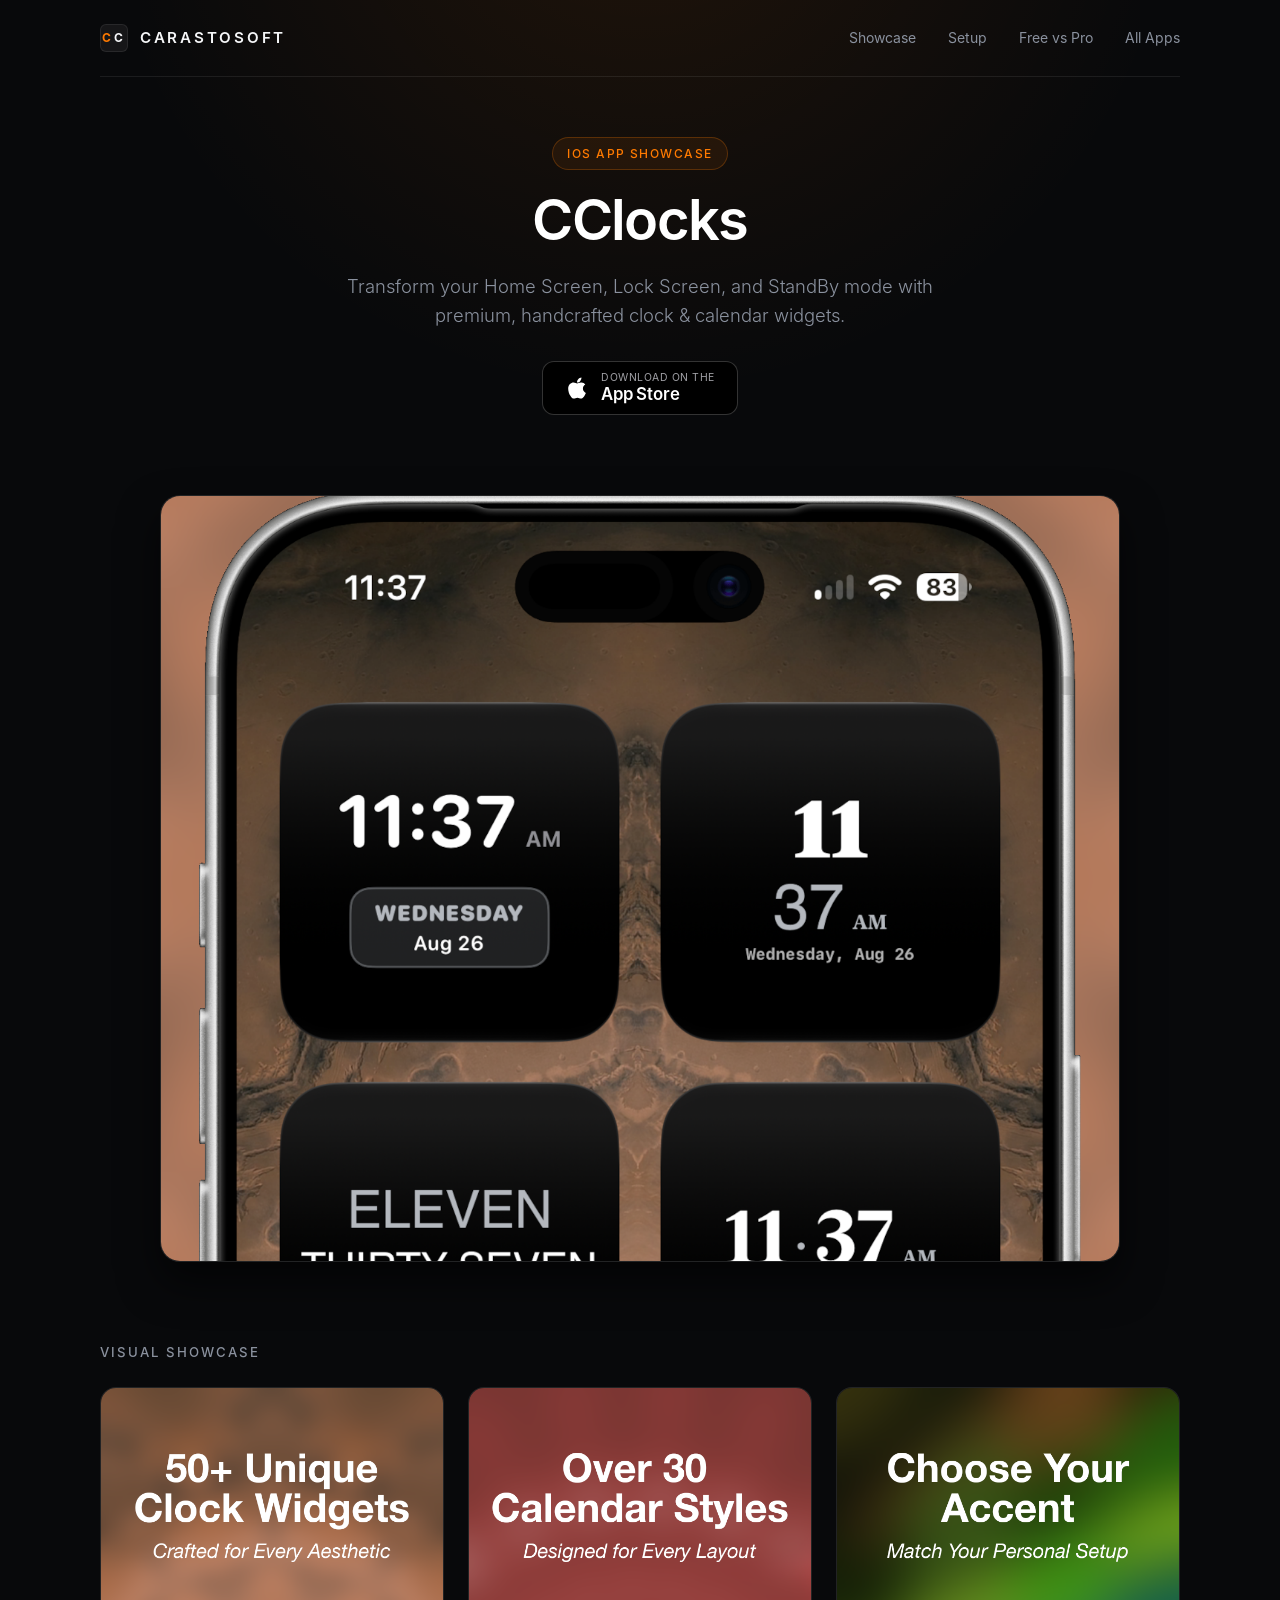
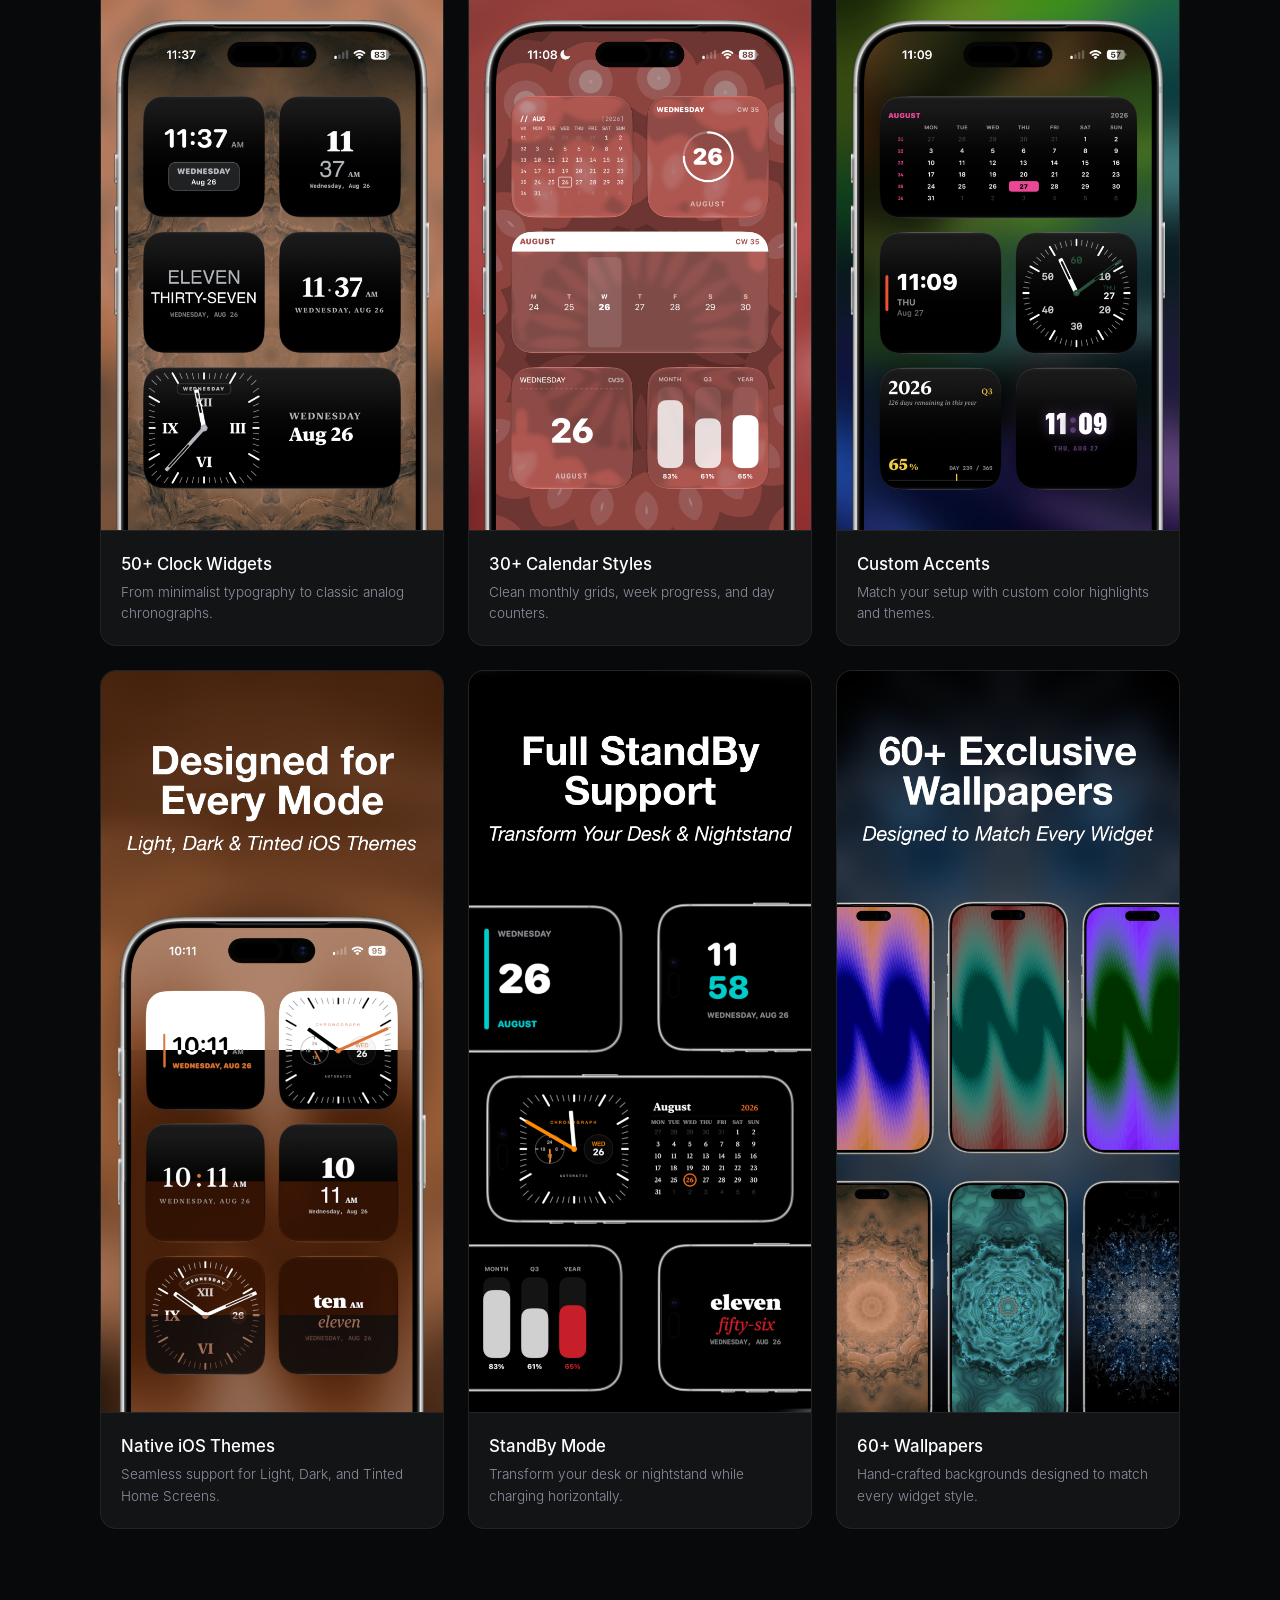
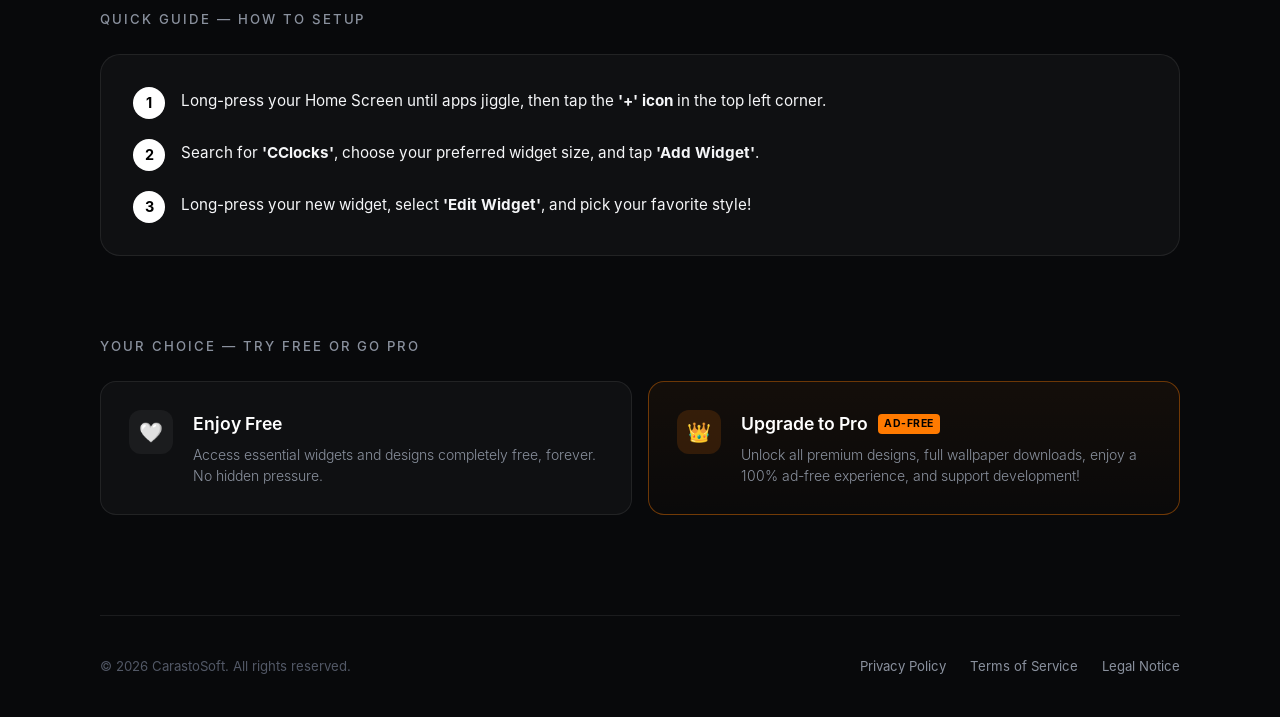
==== commit 1df43fdf: "Update index.html" ====
--- a/cclocks/index.html
+++ b/cclocks/index.html
@@ -20,9 +20,13 @@
   <link rel="icon" type="image/svg+xml" href="data:image/svg+xml,<svg xmlns='http://www.w3.org/2000/svg' viewBox='0 0 16 16' shape-rendering='crispEdges'><path fill='%2308090b' d='M0 0h16v16H0z'/><path fill='%23FF7A00' d='M3 3h5v2H5v6h3v2H3zm6 0h5v2h-3v6h3v2H9z'/></svg>">
 
   <!-- Fonts -->
-  <link rel="preconnect" href="https://fonts.googleapis.com">
-  <link rel="preconnect" href="https://fonts.gstatic.com" crossorigin>
-  <link href="https://fonts.googleapis.com/css2?family=Inter:wght@300;400;500;600;700&display=swap" rel="stylesheet">
+<style>
+  @font-face { font-family: 'Inter'; font-style: normal; font-weight: 300; font-display: swap; src: url('/fonts/Inter-Light.woff') format('woff'); }
+  @font-face { font-family: 'Inter'; font-style: normal; font-weight: 400; font-display: swap; src: url('/fonts/Inter-Regular.woff') format('woff'); }
+  @font-face { font-family: 'Inter'; font-style: normal; font-weight: 500; font-display: swap; src: url('/fonts/Inter-Medium.woff') format('woff'); }
+  @font-face { font-family: 'Inter'; font-style: normal; font-weight: 600; font-display: swap; src: url('/fonts/Inter-SemiBold.woff') format('woff'); }
+  @font-face { font-family: 'Inter'; font-style: normal; font-weight: 700; font-display: swap; src: url('/fonts/Inter-Bold.woff') format('woff'); }
+</style>
 
   <style>
     :root {
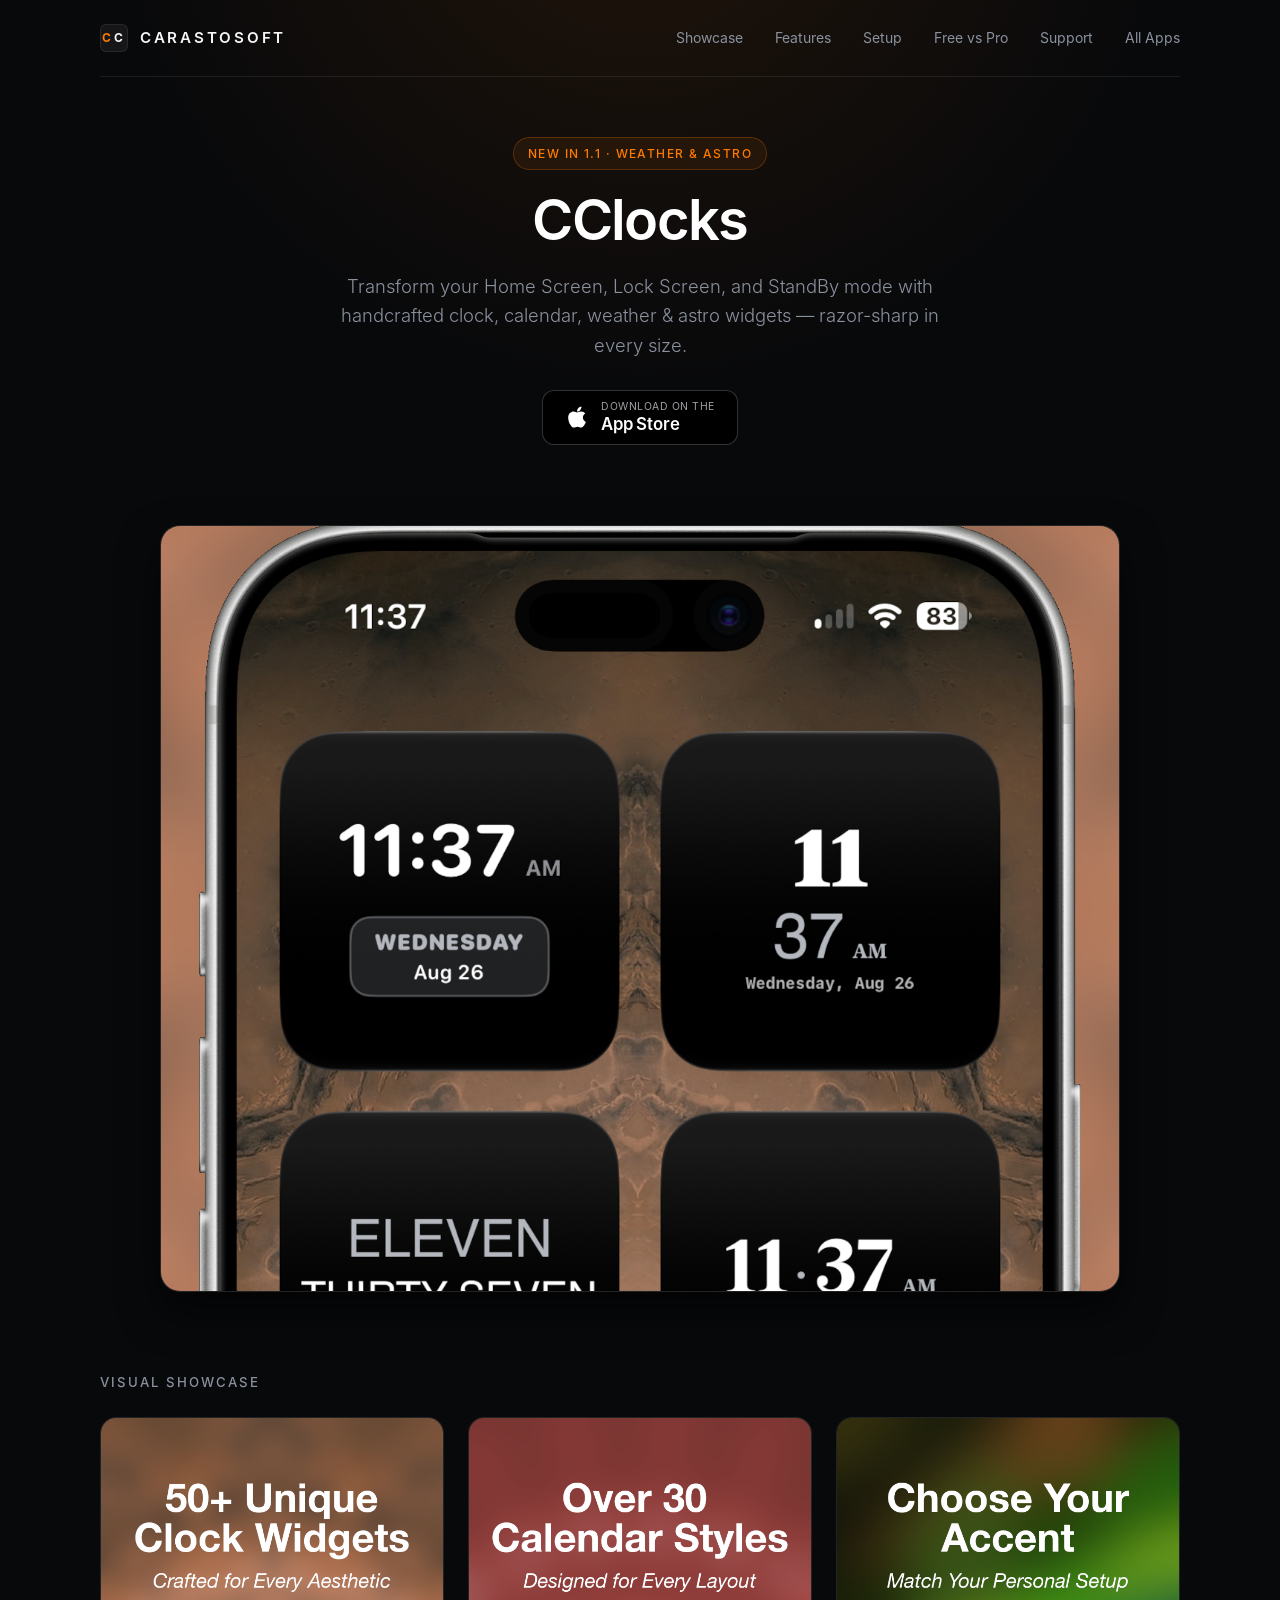
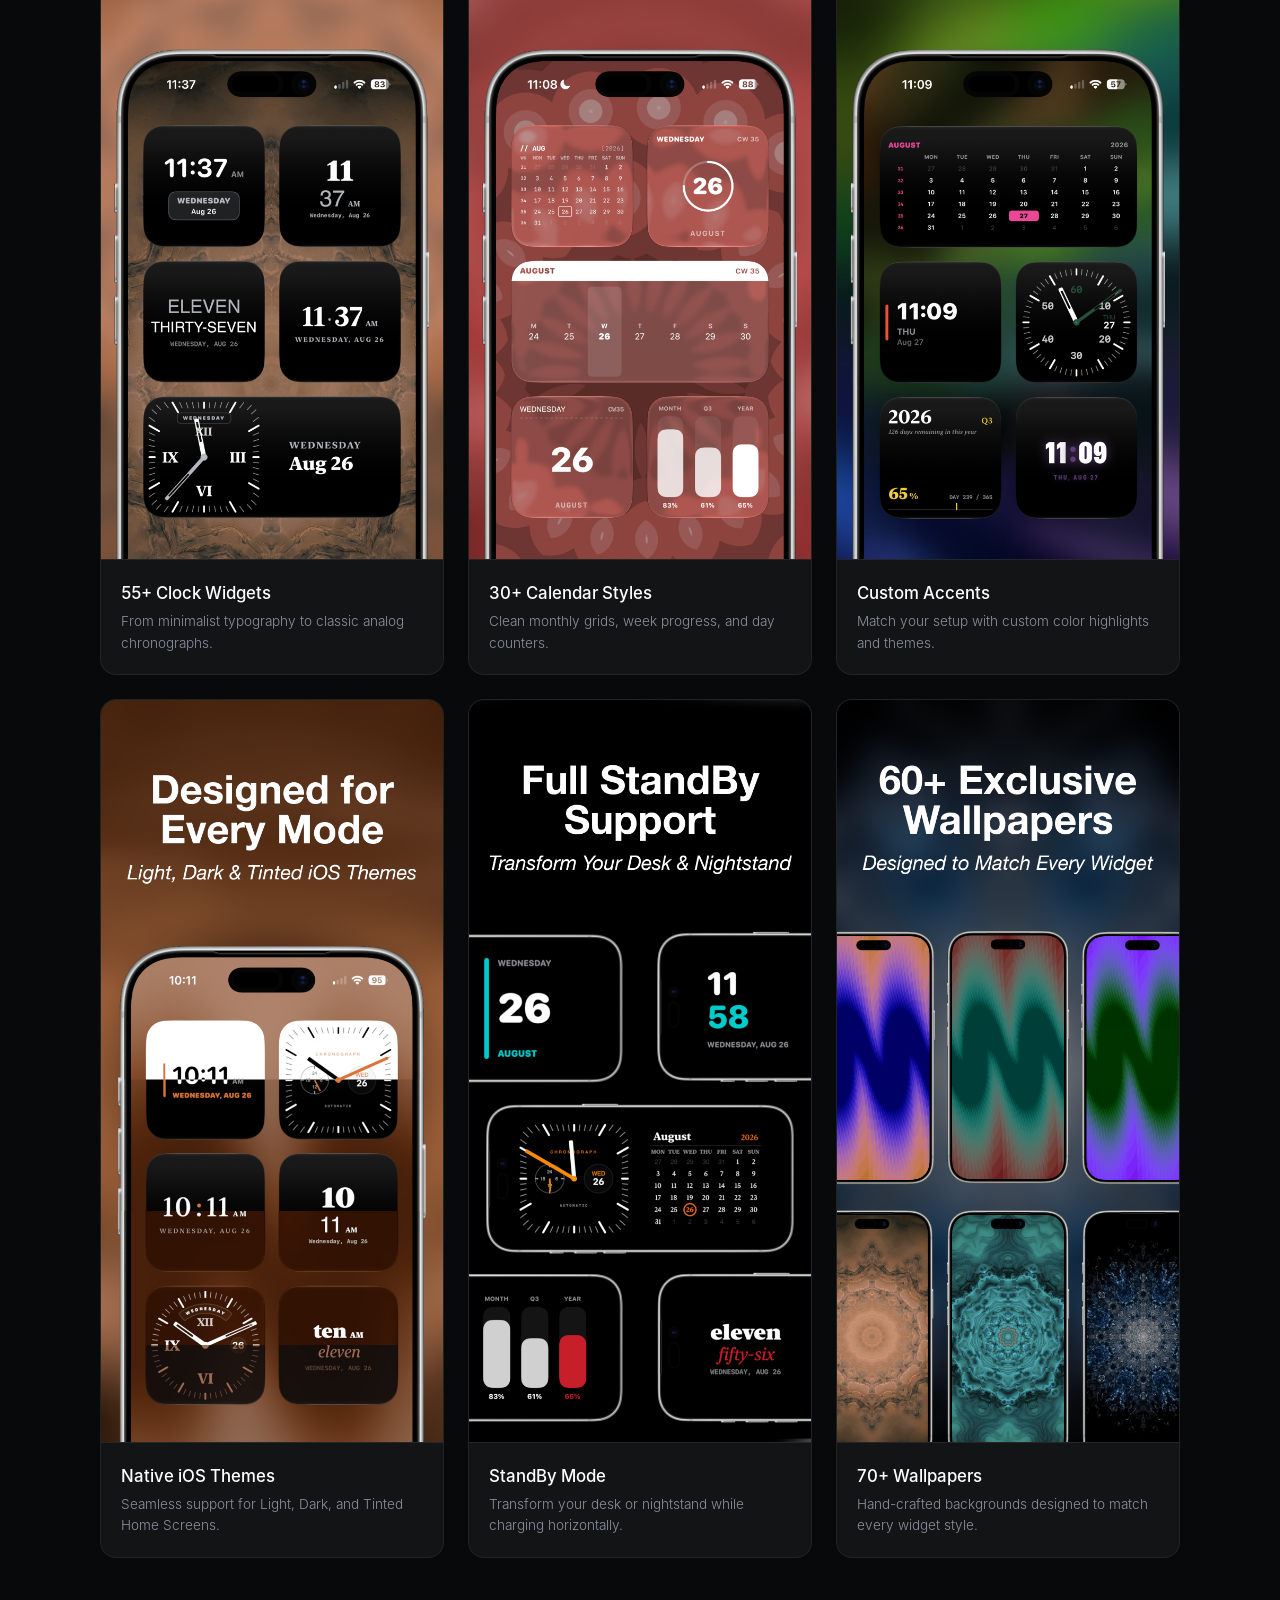
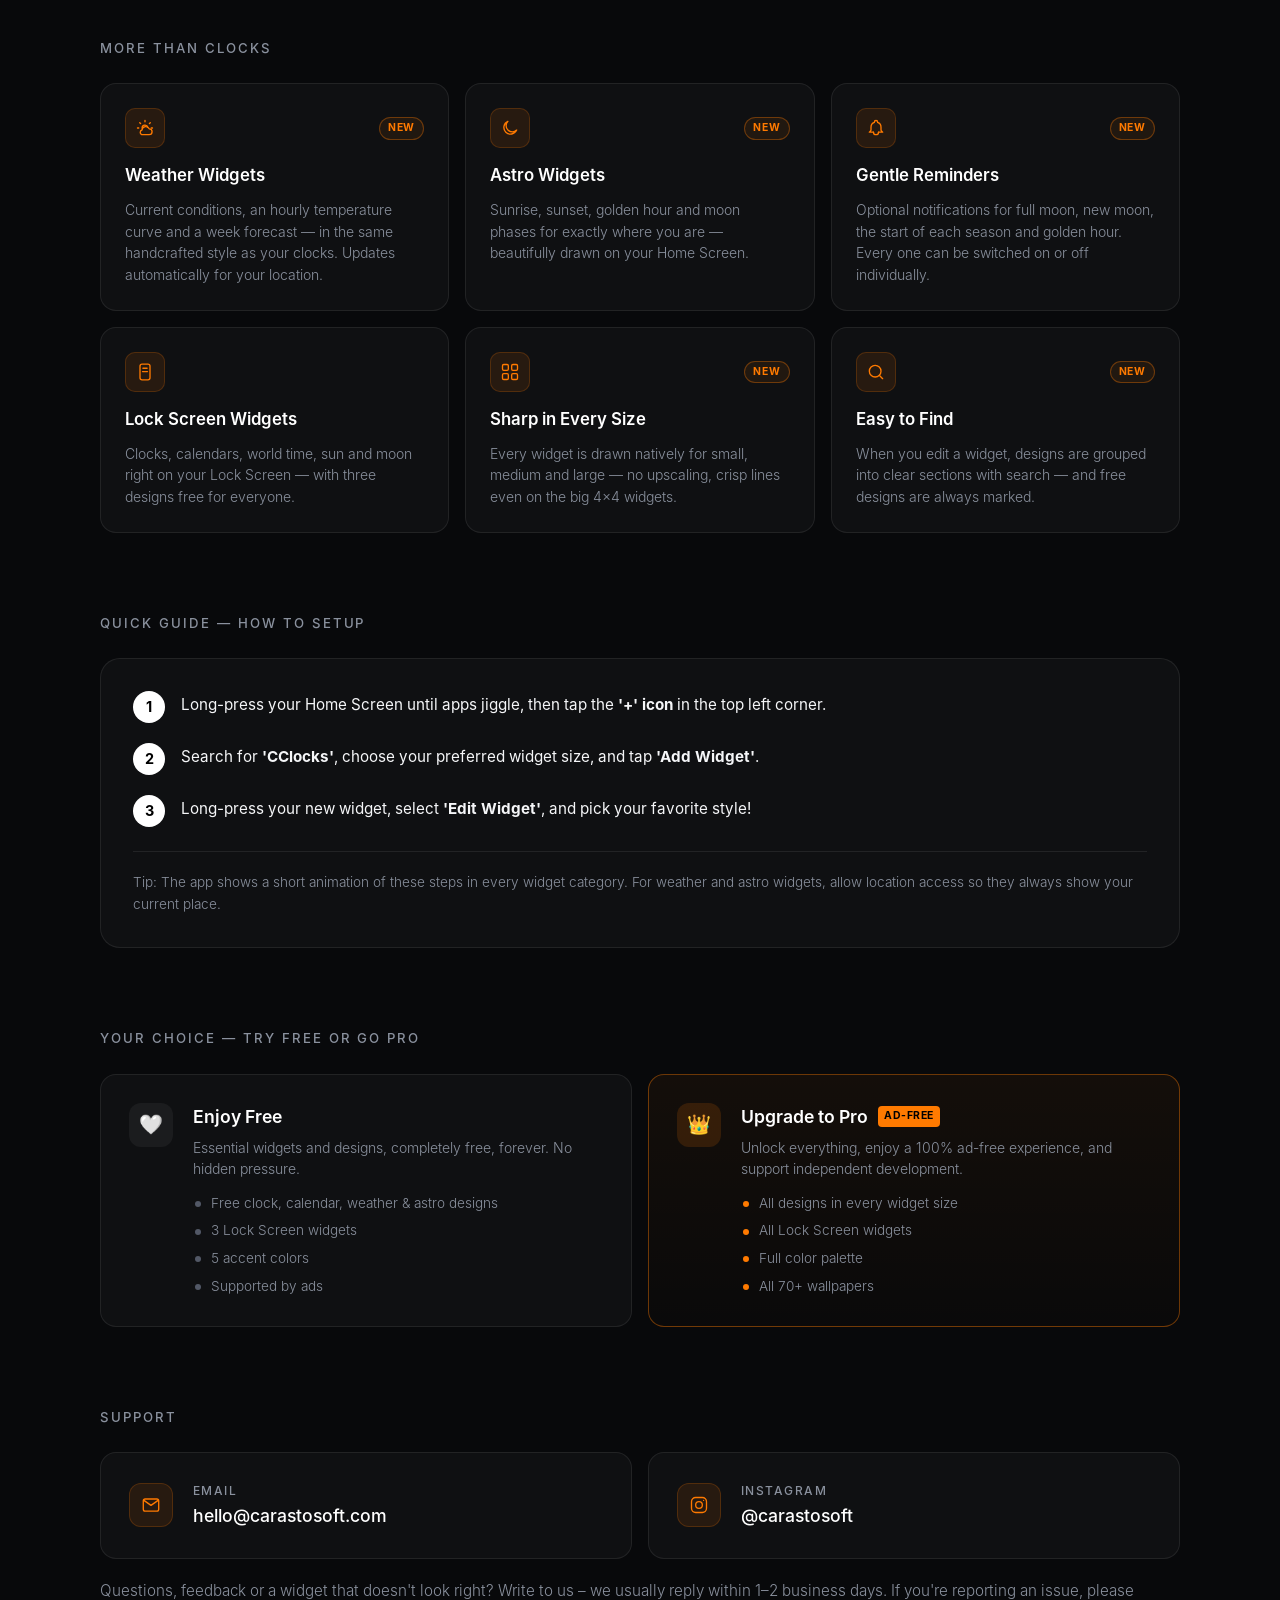
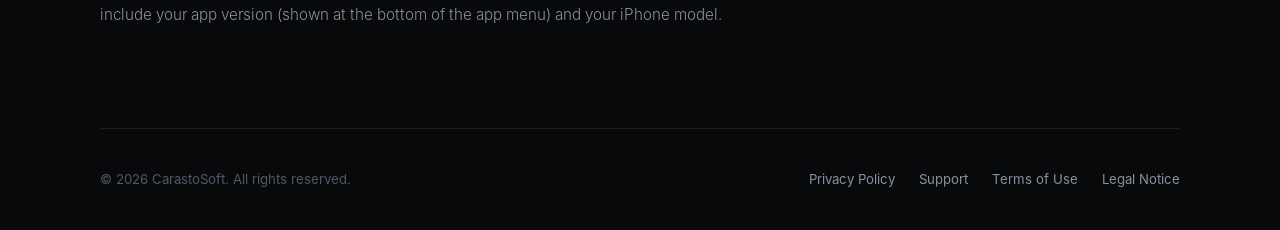
==== commit e765f372: "Add files via upload" ====
--- a/cclocks/index.html
+++ b/cclocks/index.html
@@ -5,15 +5,15 @@
   <meta name="viewport" content="width=device-width, initial-scale=1.0">
   
   <!-- Primary Meta Tags -->
-  <title>CClocks — Premium iOS Clock & Calendar Widgets</title>
-  <meta name="title" content="CClocks — Premium iOS Clock & Calendar Widgets">
-  <meta name="description" content="Transform your iOS Home Screen, Lock Screen, and StandBy mode with handcrafted clock widgets, custom themes, and exclusive wallpapers.">
+  <title>CClocks — Clock, Calendar, Weather & Astro Widgets for iOS</title>
+  <meta name="title" content="CClocks — Clock, Calendar, Weather & Astro Widgets for iOS">
+  <meta name="description" content="Handcrafted clock, calendar, weather and astro widgets for your iPhone Home Screen, Lock Screen and StandBy — plus 70+ exclusive wallpapers.">
   <meta name="theme-color" content="#08090b">
 
   <!-- Open Graph / Social Media -->
   <meta property="og:type" content="website">
-  <meta property="og:title" content="CClocks — Premium iOS Clock & Calendar Widgets">
-  <meta property="og:description" content="Transform your iOS Home Screen, Lock Screen, and StandBy mode with handcrafted clock widgets and exclusive wallpapers.">
+  <meta property="og:title" content="CClocks — Clock, Calendar, Weather & Astro Widgets for iOS">
+  <meta property="og:description" content="Handcrafted clock, calendar, weather and astro widgets for your Home Screen, Lock Screen and StandBy.">
   <meta property="og:image" content="clock.png">
 
   <!-- Favicon -->
@@ -27,7 +27,7 @@
   @font-face { font-family: 'Inter'; font-style: normal; font-weight: 600; font-display: swap; src: url('/fonts/Inter-SemiBold.woff') format('woff'); }
   @font-face { font-family: 'Inter'; font-style: normal; font-weight: 700; font-display: swap; src: url('/fonts/Inter-Bold.woff') format('woff'); }
 </style>
-
+ 
   <style>
     :root {
       --bg-color: #08090b;
@@ -606,6 +606,196 @@
       line-height: 1.5;
     }
 
+    /* Feature Grid */
+    .feature-grid {
+      display: grid;
+      grid-template-columns: 1fr;
+      gap: 16px;
+    }
+
+    @media (min-width: 640px) {
+      .feature-grid { grid-template-columns: repeat(2, 1fr); }
+    }
+
+    @media (min-width: 960px) {
+      .feature-grid { grid-template-columns: repeat(3, 1fr); }
+    }
+
+    .feature-card {
+      background: var(--surface-card);
+      border: 1px solid var(--border-color);
+      border-radius: 16px;
+      padding: 24px;
+      display: flex;
+      flex-direction: column;
+      gap: 10px;
+      transition: all 0.3s cubic-bezier(0.16, 1, 0.3, 1);
+    }
+
+    .feature-card:hover {
+      background: var(--surface-card-hover);
+      border-color: var(--border-hover);
+      transform: translateY(-2px);
+    }
+
+    .feature-top {
+      display: flex;
+      align-items: center;
+      justify-content: space-between;
+      margin-bottom: 4px;
+    }
+
+    .feature-icon {
+      width: 40px;
+      height: 40px;
+      border-radius: 10px;
+      background: rgba(255, 122, 0, 0.1);
+      border: 1px solid rgba(255, 122, 0, 0.2);
+      color: var(--accent);
+      display: flex;
+      align-items: center;
+      justify-content: center;
+    }
+
+    .feature-icon svg { width: 20px; height: 20px; }
+
+    .new-tag {
+      font-size: 0.65rem;
+      font-weight: 700;
+      letter-spacing: 0.08em;
+      text-transform: uppercase;
+      color: var(--accent);
+      border: 1px solid rgba(255, 122, 0, 0.35);
+      background: rgba(255, 122, 0, 0.08);
+      padding: 2px 8px;
+      border-radius: 100px;
+    }
+
+    .feature-card h3 {
+      font-size: 1.05rem;
+      font-weight: 600;
+      color: #fff;
+    }
+
+    .feature-card p {
+      font-size: 0.875rem;
+      color: var(--text-secondary);
+      font-weight: 300;
+      line-height: 1.55;
+    }
+
+    .setup-note {
+      font-size: 0.85rem;
+      color: var(--text-secondary);
+      font-weight: 300;
+      border-top: 1px solid var(--border-color);
+      padding-top: 20px;
+    }
+
+    .choice-list {
+      list-style: none;
+      display: flex;
+      flex-direction: column;
+      gap: 6px;
+      margin-top: 8px;
+    }
+
+    .choice-list li {
+      font-size: 0.85rem;
+      color: var(--text-secondary);
+      font-weight: 300;
+      padding-left: 18px;
+      position: relative;
+    }
+
+    .choice-list li::before {
+      content: '';
+      position: absolute;
+      left: 2px;
+      top: 0.6em;
+      width: 6px;
+      height: 6px;
+      border-radius: 50%;
+      background: var(--text-tertiary);
+    }
+
+    .choice-card.pro .choice-list li::before { background: var(--accent); }
+
+    /* Support Section */
+    .support-grid {
+      display: grid;
+      grid-template-columns: 1fr;
+      gap: 16px;
+    }
+
+    @media (min-width: 768px) {
+      .support-grid { grid-template-columns: repeat(2, 1fr); }
+    }
+
+    .support-card {
+      background: var(--surface-card);
+      border: 1px solid var(--border-color);
+      border-radius: 16px;
+      padding: 28px;
+      text-decoration: none;
+      color: inherit;
+      display: flex;
+      align-items: center;
+      gap: 20px;
+      transition: all 0.3s cubic-bezier(0.16, 1, 0.3, 1);
+    }
+
+    .support-card:hover {
+      background: var(--surface-card-hover);
+      border-color: var(--border-hover);
+      transform: translateY(-2px);
+    }
+
+    .support-icon {
+      width: 44px;
+      height: 44px;
+      border-radius: 12px;
+      background: rgba(255, 122, 0, 0.1);
+      border: 1px solid rgba(255, 122, 0, 0.2);
+      display: flex;
+      align-items: center;
+      justify-content: center;
+      flex-shrink: 0;
+      color: var(--accent);
+    }
+
+    .support-icon svg { width: 20px; height: 20px; }
+
+    .support-text {
+      display: flex;
+      flex-direction: column;
+      gap: 2px;
+      min-width: 0;
+    }
+
+    .support-label {
+      font-size: 0.75rem;
+      letter-spacing: 0.12em;
+      text-transform: uppercase;
+      color: var(--text-secondary);
+      font-weight: 500;
+    }
+
+    .support-value {
+      font-size: 1.1rem;
+      font-weight: 500;
+      color: #ffffff;
+      overflow-wrap: anywhere;
+    }
+
+    .support-note {
+      margin-top: 20px;
+      color: var(--text-secondary);
+      font-size: 0.95rem;
+      font-weight: 300;
+      line-height: 1.6;
+    }
+
     /* Footer */
     footer {
       width: 100%;
@@ -630,7 +820,9 @@
 
     .footer-links {
       display: flex;
-      gap: 24px;
+      flex-wrap: wrap;
+      justify-content: center;
+      gap: 12px 24px;
     }
 
     .footer-links a {
@@ -661,8 +853,10 @@
 
     <nav>
       <a href="#showcase">Showcase</a>
+      <a href="#features">Features</a>
       <a href="#setup">Setup</a>
       <a href="#pro">Free vs Pro</a>
+      <a href="#support">Support</a>
       <a href="../">All Apps</a>
     </nav>
   </header>
@@ -670,10 +864,10 @@
   <main class="container">
 
     <section class="hero">
-      <div class="hero-badge">iOS App Showcase</div>
+      <div class="hero-badge">New in 1.1 · Weather &amp; Astro</div>
       <h1>CClocks</h1>
       <p>
-        Transform your Home Screen, Lock Screen, and StandBy mode with premium, handcrafted clock & calendar widgets.
+        Transform your Home Screen, Lock Screen, and StandBy mode with handcrafted clock, calendar, weather &amp; astro widgets — razor-sharp in every size.
       </p>
 
 <div class="appstore-wrapper">
@@ -713,10 +907,10 @@
         
         <div class="showcase-card">
           <div class="showcase-img-wrapper">
-            <img src="clock.png" alt="50+ Unique Clock Widgets" width="400" height="300" loading="lazy">
+            <img src="clock.png" alt="55+ Unique Clock Widgets" width="400" height="300" loading="lazy">
           </div>
           <div class="showcase-info">
-            <h3>50+ Clock Widgets</h3>
+            <h3>55+ Clock Widgets</h3>
             <p>From minimalist typography to classic analog chronographs.</p>
           </div>
         </div>
@@ -763,12 +957,74 @@
 
         <div class="showcase-card">
           <div class="showcase-img-wrapper">
-            <img src="wallpaper.png" alt="60+ Exclusive Wallpapers" width="400" height="300" loading="lazy">
+            <img src="wallpaper.png" alt="70+ Exclusive Wallpapers" width="400" height="300" loading="lazy">
           </div>
           <div class="showcase-info">
-            <h3>60+ Wallpapers</h3>
+            <h3>70+ Wallpapers</h3>
             <p>Hand-crafted backgrounds designed to match every widget style.</p>
           </div>
+        </div>
+
+      </div>
+    </section>
+
+    <section id="features">
+      <div class="section-header">
+        <h2 class="section-title">More Than Clocks</h2>
+      </div>
+
+      <div class="feature-grid">
+        <div class="feature-card">
+          <div class="feature-top">
+            <div class="feature-icon" aria-hidden="true"><svg fill="none" stroke="currentColor" stroke-width="1.6" stroke-linecap="round" stroke-linejoin="round" viewBox="0 0 24 24"><path d="M12 3v1.5M18.36 5.64l-1.06 1.06M21 12h-1.5M6.7 6.7 5.64 5.64M4.5 12H3"/><path d="M8.5 12a3.5 3.5 0 0 1 6.9-.8"/><path d="M8 20h9a3.5 3.5 0 0 0 0-7 4.5 4.5 0 0 0-8.6 1.4A3 3 0 0 0 8 20z"/></svg></div>
+            <span class="new-tag">New</span>
+          </div>
+          <h3>Weather Widgets</h3>
+          <p>Current conditions, an hourly temperature curve and a week forecast — in the same handcrafted style as your clocks. Updates automatically for your location.</p>
+        </div>
+
+        <div class="feature-card">
+          <div class="feature-top">
+            <div class="feature-icon" aria-hidden="true"><svg fill="none" stroke="currentColor" stroke-width="1.6" stroke-linecap="round" stroke-linejoin="round" viewBox="0 0 24 24"><path d="M20 14.5A8 8 0 1 1 9.5 4a6.5 6.5 0 0 0 10.5 10.5z"/></svg></div>
+            <span class="new-tag">New</span>
+          </div>
+          <h3>Astro Widgets</h3>
+          <p>Sunrise, sunset, golden hour and moon phases for exactly where you are — beautifully drawn on your Home Screen.</p>
+        </div>
+
+        <div class="feature-card">
+          <div class="feature-top">
+            <div class="feature-icon" aria-hidden="true"><svg fill="none" stroke="currentColor" stroke-width="1.6" stroke-linecap="round" stroke-linejoin="round" viewBox="0 0 24 24"><path d="M15 17h5l-1.4-1.4A2 2 0 0 1 18 14.2V11a6 6 0 0 0-4-5.7V5a2 2 0 1 0-4 0v.3A6 6 0 0 0 6 11v3.2a2 2 0 0 1-.6 1.4L4 17h5"/><path d="M9 17a3 3 0 0 0 6 0"/></svg></div>
+            <span class="new-tag">New</span>
+          </div>
+          <h3>Gentle Reminders</h3>
+          <p>Optional notifications for full moon, new moon, the start of each season and golden hour. Every one can be switched on or off individually.</p>
+        </div>
+
+        <div class="feature-card">
+          <div class="feature-top">
+            <div class="feature-icon" aria-hidden="true"><svg fill="none" stroke="currentColor" stroke-width="1.6" stroke-linecap="round" stroke-linejoin="round" viewBox="0 0 24 24"><rect x="6" y="2.5" width="12" height="19" rx="2.5"/><path d="M9.5 7.5h5M9 11.5h2.5M12.5 11.5H15"/></svg></div>
+          </div>
+          <h3>Lock Screen Widgets</h3>
+          <p>Clocks, calendars, world time, sun and moon right on your Lock Screen — with three designs free for everyone.</p>
+        </div>
+
+        <div class="feature-card">
+          <div class="feature-top">
+            <div class="feature-icon" aria-hidden="true"><svg fill="none" stroke="currentColor" stroke-width="1.6" stroke-linecap="round" stroke-linejoin="round" viewBox="0 0 24 24"><rect x="3" y="3" width="7" height="7" rx="1.5"/><rect x="14" y="3" width="7" height="7" rx="1.5"/><rect x="3" y="14" width="7" height="7" rx="1.5"/><rect x="14" y="14" width="7" height="7" rx="1.5"/></svg></div>
+            <span class="new-tag">New</span>
+          </div>
+          <h3>Sharp in Every Size</h3>
+          <p>Every widget is drawn natively for small, medium and large — no upscaling, crisp lines even on the big 4×4 widgets.</p>
+        </div>
+
+        <div class="feature-card">
+          <div class="feature-top">
+            <div class="feature-icon" aria-hidden="true"><svg fill="none" stroke="currentColor" stroke-width="1.6" stroke-linecap="round" stroke-linejoin="round" viewBox="0 0 24 24"><circle cx="11" cy="11" r="7"/><path d="m20 20-3.5-3.5"/></svg></div>
+            <span class="new-tag">New</span>
+          </div>
+          <h3>Easy to Find</h3>
+          <p>When you edit a widget, designs are grouped into clear sections with search — and free designs are always marked.</p>
         </div>
 
       </div>
@@ -800,6 +1056,9 @@
             </div>
           </div>
         </div>
+        <p class="setup-note">
+          Tip: The app shows a short animation of these steps in every widget category. For weather and astro widgets, allow location access so they always show your current place.
+        </p>
       </div>
     </section>
 
@@ -815,7 +1074,13 @@
             <div class="choice-header">
               <h3>Enjoy Free</h3>
             </div>
-            <p>Access essential widgets and designs completely free, forever. No hidden pressure.</p>
+            <p>Essential widgets and designs, completely free, forever. No hidden pressure.</p>
+            <ul class="choice-list">
+              <li>Free clock, calendar, weather &amp; astro designs</li>
+              <li>3 Lock Screen widgets</li>
+              <li>5 accent colors</li>
+              <li>Supported by ads</li>
+            </ul>
           </div>
         </div>
 
@@ -826,10 +1091,44 @@
               <h3>Upgrade to Pro</h3>
               <span class="pro-tag">Ad-Free</span>
             </div>
-            <p>Unlock all premium designs, full wallpaper downloads, enjoy a 100% ad-free experience, and support development!</p>
+            <p>Unlock everything, enjoy a 100% ad-free experience, and support independent development.</p>
+            <ul class="choice-list">
+              <li>All designs in every widget size</li>
+              <li>All Lock Screen widgets</li>
+              <li>Full color palette</li>
+              <li>All 70+ wallpapers</li>
+            </ul>
           </div>
         </div>
       </div>
+    </section>
+
+    <section id="support">
+      <div class="section-header">
+        <h2 class="section-title">Support</h2>
+      </div>
+
+      <div class="support-grid">
+        <a href="mailto:hello@carastosoft.com?subject=CClocks%20Support" class="support-card">
+          <div class="support-icon" aria-hidden="true"><svg fill="none" stroke="currentColor" stroke-width="1.6" stroke-linecap="round" stroke-linejoin="round" viewBox="0 0 24 24"><rect x="2.75" y="4.75" width="18.5" height="14.5" rx="2.25"/><path d="m3.5 6.5 8.5 6 8.5-6"/></svg></div>
+          <div class="support-text">
+            <span class="support-label">Email</span>
+            <span class="support-value">hello@carastosoft.com</span>
+          </div>
+        </a>
+
+        <a href="https://www.instagram.com/carastosoft/" class="support-card" target="_blank" rel="noopener">
+          <div class="support-icon" aria-hidden="true"><svg fill="none" stroke="currentColor" stroke-width="1.6" stroke-linecap="round" stroke-linejoin="round" viewBox="0 0 24 24"><rect x="3" y="3" width="18" height="18" rx="5"/><circle cx="12" cy="12" r="4"/><circle cx="17.5" cy="6.5" r="0.75" fill="currentColor" stroke="none"/></svg></div>
+          <div class="support-text">
+            <span class="support-label">Instagram</span>
+            <span class="support-value">@carastosoft</span>
+          </div>
+        </a>
+      </div>
+
+      <p class="support-note">
+        Questions, feedback or a widget that doesn't look right? Write to us – we usually reply within 1–2 business days. If you're reporting an issue, please include your app version (shown at the bottom of the app menu) and your iPhone model.
+      </p>
     </section>
 
   </main>
@@ -838,7 +1137,8 @@
     <div>&copy; 2026 CarastoSoft. All rights reserved.</div>
     <div class="footer-links">
       <a href="../privacy-policy.html">Privacy Policy</a>
-      <a href="../terms-of-service.html">Terms of Service</a>
+      <a href="#support">Support</a>
+      <a href="../terms-of-service.html">Terms of Use</a>
       <a href="../legal-notice.html">Legal Notice</a>
     </div>
   </footer>
